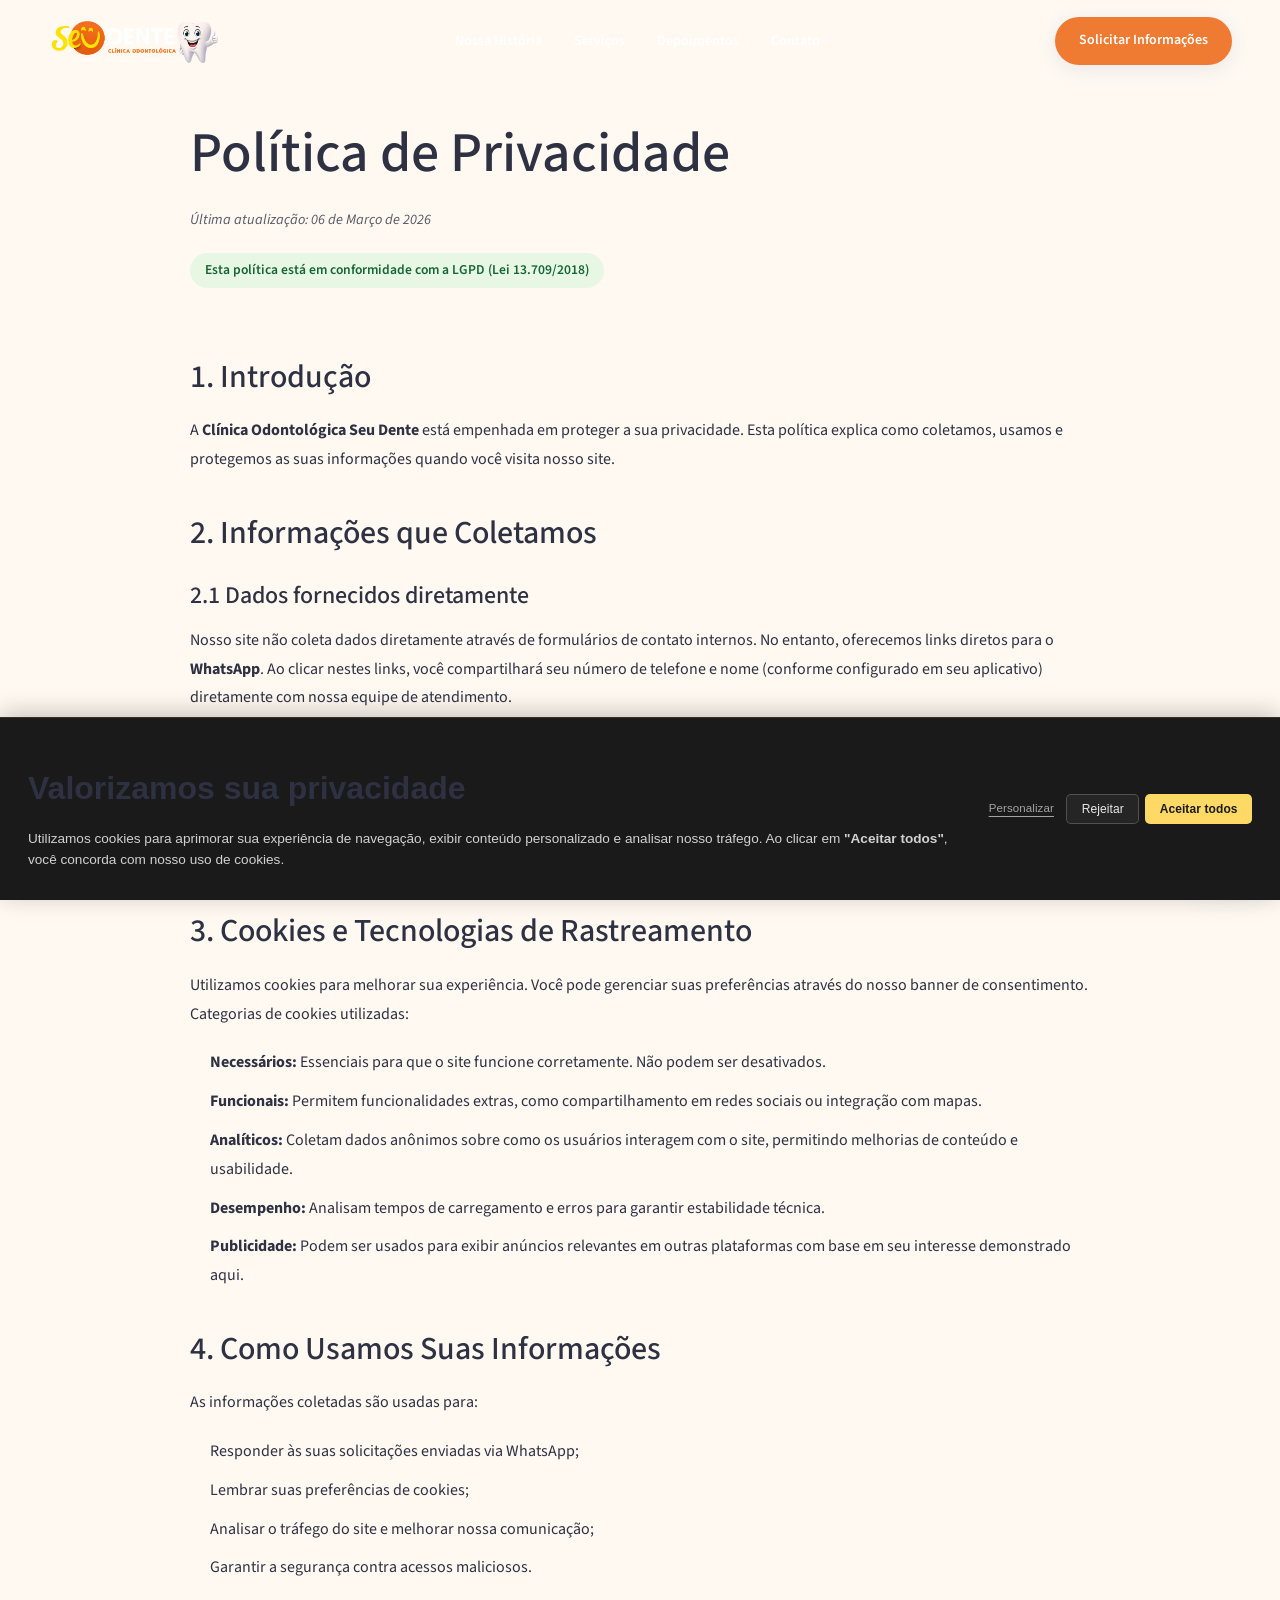
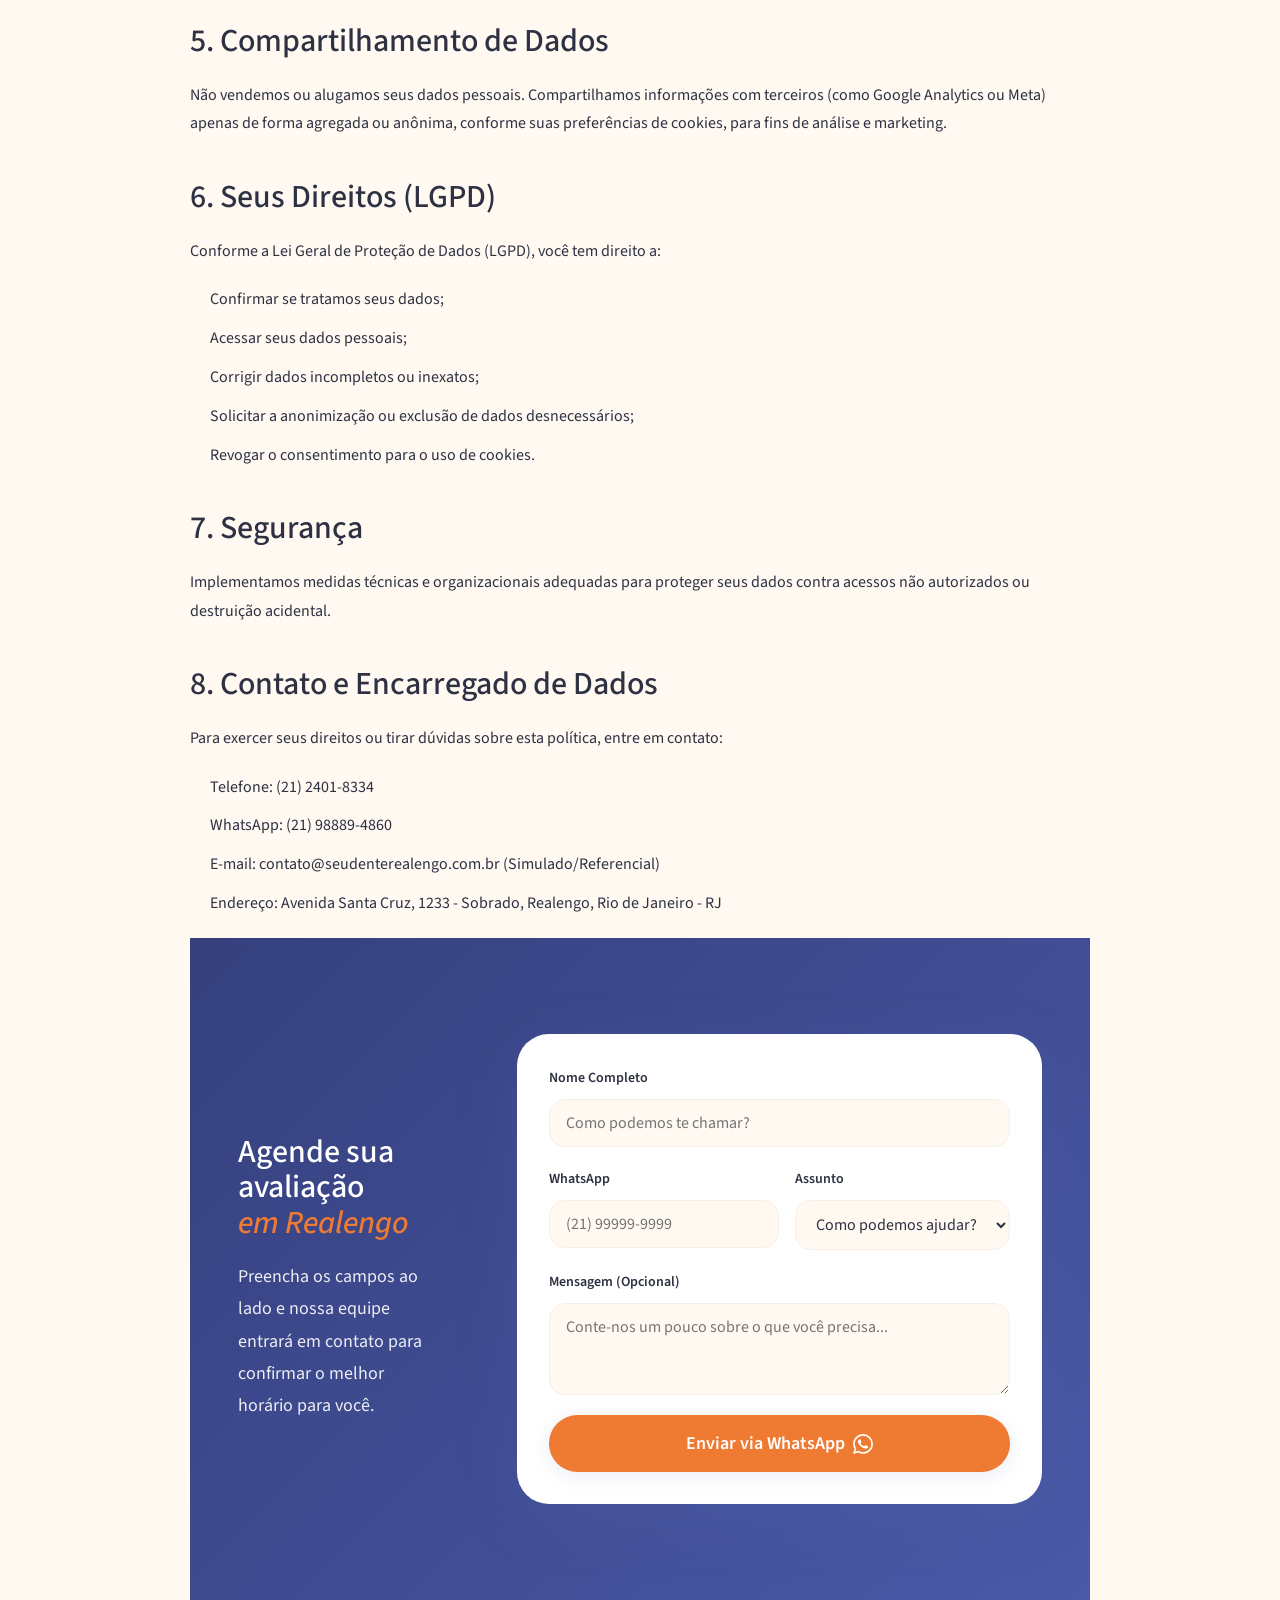
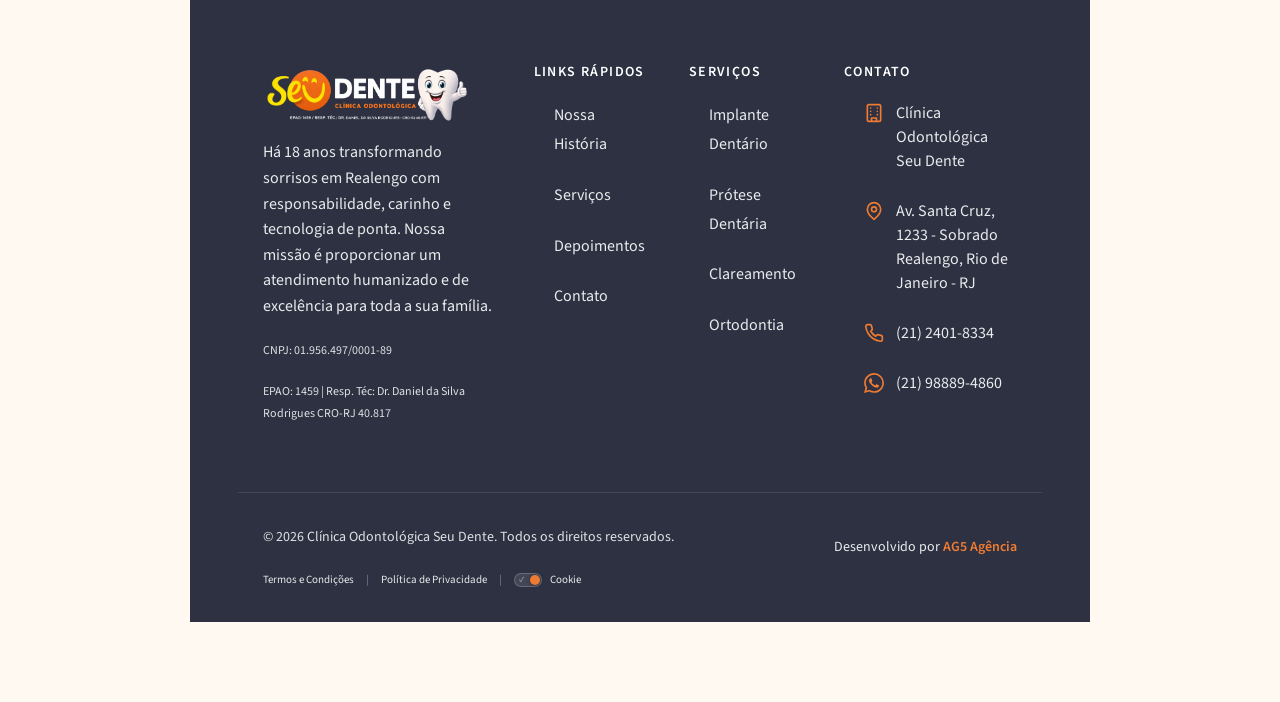
==== politica-de-privacidade.html @ 0e690185 "init: setup inicial do projeto da Clínica Seu Dente (sem skills)" ====
<!DOCTYPE html>
<html lang="pt-BR">

<head>
    <meta charset="UTF-8">
    <meta name="viewport" content="width=device-width, initial-scale=1.0">
    <meta name="description"
        content="Política de Privacidade - Clínica Odontológica Seu Dente. Em conformidade com a LGPD.">
    <title>Política de Privacidade - Clínica Odontológica Seu Dente</title>
    <link rel="preconnect" href="https://fonts.googleapis.com">
    <link rel="preconnect" href="https://fonts.gstatic.com" crossorigin>
    <link
        href="https://fonts.googleapis.com/css2?family=Cormorant+Garamond:ital,wght@0,400;0,500;0,600;1,400&family=Source+Sans+3:wght@300;400;500;600&display=swap"
        rel="stylesheet">
    <link rel="stylesheet" href="style.css">
    <link rel="stylesheet" href="cookie-banner.css">

    <!-- Preload Assets Críticos -->
    <link rel="preload"
        href="https://fonts.googleapis.com/css2?family=Cormorant+Garamond:ital,wght@0,400;0,500;0,600;1,400&family=Source+Sans+3:wght@300;400;500;600&display=swap"
        as="style">

    <!-- SEO & Compartilhamento -->
    <meta property="og:title" content="Política de Privacidade - Clínica Odontológica Seu Dente">
    <meta property="og:description"
        content="Conheça nossa política de privacidade e como tratamos seus dados em conformidade com a LGPD.">
    <meta property="og:image" content="https://seudenterealengo.com.br/assets/icon-empresa-original.webp">
    <meta property="og:url" content="https://seudenterealengo.com.br/politica-de-privacidade.html">
    <meta property="og:type" content="article">
    <meta property="og:site_name" content="Clínica Odontológica Seu Dente">
    <meta property="og:locale" content="pt_BR">
    <meta name="twitter:card" content="summary_large_image">
    <meta name="twitter:title" content="Política de Privacidade - Clínica Odontológica Seu Dente">
    <meta name="twitter:description"
        content="Conheça nossa política de privacidade e como tratamos seus dados em conformidade com a LGPD.">
    <meta name="twitter:image" content="https://seudenterealengo.com.br/assets/icon-empresa-original.webp">

    <!-- URL Canônica -->
    <link rel="canonical" href="https://seudenterealengo.com.br/politica-de-privacidade.html">

    <!-- Favicon -->
    <link rel="icon" href="assets/icon-empresa-original.webp" type="image/webp">

    <!-- Schema.org JSON-LD -->
    <script type="application/ld+json">
    {
      "@context": "https://schema.org",
      "@graph": [
        {
          "@type": "WebSite",
          "@id": "https://seudenterealengo.com.br/#website",
          "url": "https://seudenterealengo.com.br/",
          "name": "Clínica Odontológica Seu Dente",
          "inLanguage": "pt-BR"
        },
        {
          "@type": "WebPage",
          "@id": "https://seudenterealengo.com.br/politica-de-privacidade.html#webpage",
          "url": "https://seudenterealengo.com.br/politica-de-privacidade.html",
          "name": "Política de Privacidade - Clínica Odontológica Seu Dente",
          "description": "Conheça nossa política de privacidade e como tratamos seus dados em conformidade com a LGPD.",
          "isPartOf": { "@id": "https://seudenterealengo.com.br/#website" },
          "inLanguage": "pt-BR"
        }
      ]
    }
    </script>
    <style>
        .legal-content {
            padding: 120px 0 80px;
            max-width: 900px;
            margin: 0 auto;
            line-height: 1.8;
            color: var(--text-color);
        }

        .legal-content h1 {
            font-family: var(--display-font);
            font-size: 3.5rem;
            margin-bottom: 20px;
            color: var(--primary-color);
        }

        .legal-content h2 {
            font-family: var(--display-font);
            font-size: 2rem;
            margin: 40px 0 20px;
            color: var(--primary-color);
        }

        .legal-content h3 {
            font-family: var(--display-font);
            font-size: 1.5rem;
            margin: 30px 0 15px;
            color: var(--primary-color);
        }

        .legal-content p {
            margin-bottom: 20px;
        }

        .legal-content ul {
            margin-bottom: 20px;
            padding-left: 20px;
        }

        .legal-content li {
            margin-bottom: 10px;
        }

        .last-update {
            font-size: 0.9rem;
            font-style: italic;
            opacity: 0.8;
            margin-bottom: 40px;
        }

        .lgpd-badge {
            display: inline-block;
            background: rgba(134, 239, 172, 0.2);
            color: #166534;
            padding: 5px 15px;
            border-radius: 50px;
            font-size: 0.85rem;
            font-weight: 600;
            margin-bottom: 30px;
        }
    </style>
</head>

<body>
    <!-- Header -->
    <header class="header" id="header" style="background: var(--bg-soft-purple);">
        <div class="container header-container">
            <a href="index.html" class="logo">
                <img src="assets/icon-empresa-original.webp" alt="Logo Seu Dente" width="50" height="50"
                    style="height: 50px; width: auto;">
            </a>

            <nav class="nav" id="nav">
                <ul class="nav-list">
                    <li><a href="index.html#sobre" class="nav-link" style="color: white;">Nossa História</a></li>
                    <li><a href="index.html#servicos" class="nav-link" style="color: white;">Serviços</a></li>
                    <li><a href="index.html#depoimentos" class="nav-link" style="color: white;">Depoimentos</a></li>
                    <li><a href="index.html#contato" class="nav-link" style="color: white;">Contato</a></li>
                </ul>
            </nav>

            <a href="https://wa.me/5521988894860?text=Olá,%20vim%20através%20do%20site%20e%20gostaria%20de%20uma%20informação."
                target="_blank" class="btn btn-primary btn-small header-cta" role="button"
                aria-label="Solicitar informações via WhatsApp">
                Solicitar Informações
            </a>

            <button class="menu-toggle" id="menuToggle" aria-label="Menu">
                <span></span>
                <span></span>
                <span></span>
            </button>
        </div>
    </header>

    <main class="container">
        <article class="legal-content">
            <h1>Política de Privacidade</h1>
            <p class="last-update">Última atualização: 06 de Março de 2026</p>
            <div class="lgpd-badge">Esta política está em conformidade com a LGPD (Lei 13.709/2018)</div>

            <section>
                <h2>1. Introdução</h2>
                <p>A <strong>Clínica Odontológica Seu Dente</strong> está empenhada em proteger a sua privacidade. Esta
                    política explica como coletamos, usamos e protegemos as suas informações quando você visita nosso
                    site.</p>
            </section>

            <section>
                <h2>2. Informações que Coletamos</h2>
                <h3>2.1 Dados fornecidos diretamente</h3>
                <p>Nosso site não coleta dados diretamente através de formulários de contato internos. No entanto,
                    oferecemos links diretos para o <strong>WhatsApp</strong>. Ao clicar nestes links, você
                    compartilhará seu número de telefone e nome (conforme configurado em seu aplicativo) diretamente com
                    nossa equipe de atendimento.</p>
                <h3>2.2 Dados coletados automaticamente</h3>
                <p>Ao navegar em nosso site, coletamos automaticamente certas informações sobre o seu dispositivo,
                    incluindo seu endereço IP, tipo de navegador, sistema operacional e comportamento de navegação
                    (páginas visitadas, tempo de permanência), através do uso de cookies e tecnologias similares.</p>
            </section>

            <section>
                <h2>3. Cookies e Tecnologias de Rastreamento</h2>
                <p>Utilizamos cookies para melhorar sua experiência. Você pode gerenciar suas preferências através do
                    nosso banner de consentimento. Categorias de cookies utilizadas:</p>
                <ul>
                    <li><strong>Necessários:</strong> Essenciais para que o site funcione corretamente. Não podem ser
                        desativados.</li>
                    <li><strong>Funcionais:</strong> Permitem funcionalidades extras, como compartilhamento em redes
                        sociais ou integração com mapas.</li>
                    <li><strong>Analíticos:</strong> Coletam dados anônimos sobre como os usuários interagem com o site,
                        permitindo melhorias de conteúdo e usabilidade.</li>
                    <li><strong>Desempenho:</strong> Analisam tempos de carregamento e erros para garantir estabilidade
                        técnica.</li>
                    <li><strong>Publicidade:</strong> Podem ser usados para exibir anúncios relevantes em outras
                        plataformas com base em seu interesse demonstrado aqui.</li>
                </ul>
            </section>

            <section>
                <h2>4. Como Usamos Suas Informações</h2>
                <p>As informações coletadas são usadas para:</p>
                <ul>
                    <li>Responder às suas solicitações enviadas via WhatsApp;</li>
                    <li>Lembrar suas preferências de cookies;</li>
                    <li>Analisar o tráfego do site e melhorar nossa comunicação;</li>
                    <li>Garantir a segurança contra acessos maliciosos.</li>
                </ul>
            </section>

            <section>
                <h2>5. Compartilhamento de Dados</h2>
                <p>Não vendemos ou alugamos seus dados pessoais. Compartilhamos informações com terceiros (como Google
                    Analytics ou Meta) apenas de forma agregada ou anônima, conforme suas preferências de cookies, para
                    fins de análise e marketing.</p>
            </section>

            <section>
                <h2>6. Seus Direitos (LGPD)</h2>
                <p>Conforme a Lei Geral de Proteção de Dados (LGPD), você tem direito a:</p>
                <ul>
                    <li>Confirmar se tratamos seus dados;</li>
                    <li>Acessar seus dados pessoais;</li>
                    <li>Corrigir dados incompletos ou inexatos;</li>
                    <li>Solicitar a anonimização ou exclusão de dados desnecessários;</li>
                    <li>Revogar o consentimento para o uso de cookies.</li>
                </ul>
            </section>

            <section>
                <h2>7. Segurança</h2>
                <p>Implementamos medidas técnicas e organizacionais adequadas para proteger seus dados contra acessos
                    não autorizados ou destruição acidental.</p>
            </section>

            <section>
                <h2>8. Contato e Encarregado de Dados</h2>
                <p>Para exercer seus direitos ou tirar dúvidas sobre esta política, entre em contato:</p>
                <ul>
                    <li>Telefone: (21) 2401-8334</li>
                    <li>WhatsApp: (21) 98889-4860</li>
                    <li>E-mail: contato@seudenterealengo.com.br (Simulado/Referencial)</li>
                    <li>Endereço: Avenida Santa Cruz, 1233 - Sobrado, Realengo, Rio de Janeiro - RJ</li>
                </ul>
            </section>
            <!-- CTA Section (Formulário de Captação) -->
            <section class="cta-section" id="marcar-consulta">
                <div class="cta-bg"></div>
                <div class="container">
                    <div class="cta-grid">
                        <div class="cta-content" style="color: white;">
                            <h2 class="cta-title">Agende sua avaliação<br><em style="color: var(--color-secondary);">em
                                    Realengo</em></h2>
                            <p class="cta-text" style="color: rgba(255, 255, 255, 0.9);">
                                Preencha os campos ao lado e nossa equipe entrará em contato para confirmar o melhor
                                horário para você.
                            </p>
                        </div>

                        <div class="cta-form-container">
                            <form id="whatsappForm" class="cta-form">
                                <div class="form-group">
                                    <label for="form-name">Nome Completo</label>
                                    <input type="text" id="form-name" placeholder="Como podemos te chamar?" required>
                                </div>
                                <div class="form-row">
                                    <div class="form-group">
                                        <label for="form-whatsapp">WhatsApp</label>
                                        <input type="tel" id="form-whatsapp" placeholder="(21) 99999-9999" required>
                                    </div>
                                    <div class="form-group">
                                        <label for="form-service">Assunto</label>
                                        <select id="form-service" required>
                                            <option value="" disabled selected>Como podemos ajudar?</option>
                                            <option value="Implante Dentário">Implante Dentário</option>
                                            <option value="Prótese Dentária">Prótese Dentária</option>
                                            <option value="Clareamento Dental">Clareamento Dental</option>
                                            <option value="Ortodontia">Ortodontia/Aparelho</option>
                                            <option value="Tratamento de Canal">Tratamento de Canal</option>
                                            <option value="Limpeza/Avaliação">Limpeza ou Avaliação</option>
                                            <option value="Outros">Outros Assuntos</option>
                                        </select>
                                    </div>
                                </div>
                                <div class="form-group">
                                    <label for="form-message">Mensagem (Opcional)</label>
                                    <textarea id="form-message" rows="3"
                                        placeholder="Conte-nos um pouco sobre o que você precisa..."></textarea>
                                </div>
                                <button type="submit" class="btn btn-primary btn-block">
                                    <span>Enviar via WhatsApp</span>
                                    <svg width="20" height="20" viewBox="0 0 24 24" fill="currentColor">
                                        <path
                                            d="M17.472 14.382c-.297-.149-1.758-.867-2.03-.967-.273-.099-.471-.148-.67.15-.197.297-.767.966-.94 1.164-.173.199-.347.223-.644.075-.297-.15-1.255-.463-2.39-1.475-.883-.788-1.48-1.761-1.653-2.059-.173-.297-.018-.458.13-.606.134-.133.298-.347.446-.52.149-.174.198-.298.298-.497.099-.198.05-.371-.025-.52-.075-.149-.669-1.612-.916-2.207-.242-.579-.487-.5-.669-.51-.173-.008-.371-.01-.57-.01-.198 0-.52.074-.792.372-.272.297-1.04 1.016-1.04 2.479 0 1.462 1.065 2.875 1.213 3.074.149.198 2.096 3.2 5.077 4.487.709.306 1.262.489 1.694.625.712.227 1.36.195 1.871.118.571-.085 1.758-.719 2.006-1.413.248-.694.248-1.289.173-1.413-.074-.124-.272-.198-.57-.347m-5.421 7.403h-.004a9.87 9.87 0 01-5.031-1.378l-.361-.214-3.741.982.998-3.648-.235-.374a9.86 9.86 0 01-1.51-5.26c.001-5.45 4.436-9.884 9.888-9.884 2.64 0 5.122 1.03 6.988 2.898a9.825 9.825 0 012.893 6.994c-.003 5.45-4.437 9.884-9.885 9.884m8.413-18.297A11.815 11.815 0 0012.05 0C5.495 0 .16 5.335.157 11.892c0 2.096.547 4.142 1.588 5.945L.057 24l6.305-1.654a11.882 11.882 0 005.683 1.448h.005c6.554 0 11.89-5.335 11.893-11.893a11.821 11.821 0 00-3.48-8.413z" />
                                    </svg>
                                </button>
                            </form>
                        </div>
                    </div>
                </div>
            </section>

            <!-- Footer -->
            <footer class="footer">
                <div class="container">
                    <div class="footer-grid">
                        <div class="footer-brand">
                            <a href="index.html" class="logo">
                                <img src="assets/icon-empresa-original.webp" alt="Logo Seu Dente"
                                    style="height: 60px; width: auto;">
                            </a>
                            <p class="footer-tagline">
                                Há 18 anos transformando sorrisos em Realengo com responsabilidade, carinho e tecnologia
                                de ponta. Nossa missão é proporcionar um atendimento humanizado e de excelência para
                                toda a sua família.
                            </p>
                            <p class="footer-cnpj">CNPJ: 01.956.497/0001-89</p>
                            <p class="footer-technical">EPAO: 1459 | Resp. Téc: Dr. Daniel da Silva Rodrigues CRO-RJ
                                40.817</p>
                        </div>

                        <div class="footer-links">
                            <h4>Links Rápidos</h4>
                            <ul>
                                <li><a href="index.html#sobre">Nossa História</a></li>
                                <li><a href="index.html#servicos">Serviços</a></li>
                                <li><a href="index.html#depoimentos">Depoimentos</a></li>
                                <li><a href="index.html#contato">Contato</a></li>
                            </ul>
                        </div>

                        <div class="footer-links">
                            <h4>Serviços</h4>
                            <ul>
                                <li><a href="index.html#servicos">Implante Dentário</a></li>
                                <li><a href="index.html#servicos">Prótese Dentária</a></li>
                                <li><a href="index.html#servicos">Clareamento</a></li>
                                <li><a href="index.html#servicos">Ortodontia</a></li>
                            </ul>
                        </div>

                        <div class="footer-contact">
                            <h4>Contato</h4>
                            <ul class="footer-contact-list">
                                <li>
                                    <svg width="20" height="20" viewBox="0 0 24 24" fill="none" stroke="currentColor"
                                        stroke-width="2" stroke-linecap="round" stroke-linejoin="round">
                                        <rect width="16" height="20" x="4" y="2" rx="2" ry="2" />
                                        <path d="M9 22v-4h6v4" />
                                        <path d="M8 6h.01" />
                                        <path d="M16 6h.01" />
                                        <path d="M8 10h.01" />
                                        <path d="M16 10h.01" />
                                        <path d="M8 14h.01" />
                                        <path d="M16 14h.01" />
                                    </svg>
                                    <a href="https://share.google/ee7phTTc5PPBQcjTp" target="_blank"
                                        style="color: inherit; text-decoration: none;">Clínica Odontológica Seu
                                        Dente</a>
                                </li>
                                <li>
                                    <svg width="20" height="20" viewBox="0 0 24 24" fill="none" stroke="currentColor"
                                        stroke-width="2" stroke-linecap="round" stroke-linejoin="round">
                                        <path d="M20 10c0 6-8 12-8 12s-8-6-8-12a8 8 0 0 1 16 0Z" />
                                        <circle cx="12" cy="10" r="3" />
                                    </svg>
                                    <a href="https://www.google.com/maps/dir//Cl%C3%ADnica+Odontol%C3%B3gica+Seu+Dente.+-+Av.+de+Santa+Cruz,+1233+-+Sobrado+-+Realengo,+Rio+de+Janeiro+-+RJ,+21710-231/@-22.8780807,-43.4381072,17z/data=!4m16!1m7!3m6!1s0x9bdf0009519435:0x5c57fb8164a357b4!2sCl%C3%ADnica%20Odontol%C3%B3gica+Seu+Dente.!8m2!3d-22.8780807!4d-43.4355323!16s%2Fg%2F11w2nqcgjb!4m7!1m0!1m5!1m1!1s0x9bdf0009519435:0x5c57fb8164a357b4!2m2!1d-43.4355323!2d-22.8780807?entry=ttu&g_ep=EgoyMDI2MDMwMi4wIKXMDSoASAFQAw%3D%3D"
                                        target="_blank" style="color: inherit; text-decoration: none;">
                                        Av. Santa Cruz, 1233 - Sobrado<br>
                                        Realengo, Rio de Janeiro - RJ
                                    </a>
                                </li>
                                <li>
                                    <svg width="20" height="20" viewBox="0 0 24 24" fill="none" stroke="currentColor"
                                        stroke-width="2" stroke-linecap="round" stroke-linejoin="round">
                                        <path
                                            d="M22 16.92v3a2 2 0 01-2.18 2 19.79 19.79 0 01-8.63-3.07 19.5 19.5 0 01-6-6 19.79 19.79 0 01-3.07-8.67A2 2 0 014.11 2h3a2 2 0 012 1.72 12.84 12.84 0 00.7 2.81 2 2 0 01-.45 2.11L8.09 9.91a16 16 0 006 6l1.27-1.27a2 2 0 012.11-.45 12.84 12.84 0 002.81.7A2 2 0 0122 16.92z" />
                                    </svg>
                                    <a href="tel:+552124018334">(21) 2401-8334</a>
                                </li>
                                <li>
                                    <svg width="20" height="20" viewBox="0 0 24 24" fill="currentColor">
                                        <path
                                            d="M17.472 14.382c-.297-.149-1.758-.867-2.03-.967-.273-.099-.471-.148-.67.15-.197.297-.767.966-.94 1.164-.173.199-.347.223-.644.075-.297-.15-1.255-.463-2.39-1.475-.883-.788-1.48-1.761-1.653-2.059-.173-.297-.018-.458.13-.606.134-.133.298-.347.446-.52.149-.174.198-.298.298-.497.099-.198.05-.371-.025-.52-.075-.149-.669-1.612-.916-2.207-.242-.579-.487-.5-.669-.51-.173-.008-.371-.01-.57-.01-.198 0-.52.074-.792.372-.272.297-1.04 1.016-1.04 2.479 0 1.462 1.065 2.875 1.213 3.074.149.198 2.096 3.2 5.077 4.487.709.306 1.262.489 1.694.625.712.227 1.36.195 1.871.118.571-.085 1.758-.719 2.006-1.413.248-.694.248-1.289.173-1.413-.074-.124-.272-.198-.57-.347m-5.421 7.403h-.004a9.87 9.87 0 01-5.031-1.378l-.361-.214-3.741.982.998-3.648-.235-.374a9.86 9.86 0 01-1.51-5.26c.001-5.45 4.436-9.884 9.888-9.884 2.64 0 5.122 1.03 6.988 2.898a9.825 9.825 0 012.893 6.994c-.003 5.45-4.437 9.884-9.885 9.884m8.413-18.297A11.815 11.815 0 0012.05 0C5.495 0 .16 5.335.157 11.892c0 2.096.547 4.142 1.588 5.945L.057 24l6.305-1.654a11.882 11.882 0 005.683 1.448h.005c6.554 0 11.89-5.335 11.893-11.893a11.821 11.821 0 00-3.48-8.413z" />
                                    </svg>
                                    <a href="https://wa.me/5521988894860?text=Olá,%20vim%20através%20do%20site%20e%20gostaria%20de%20uma%20informação."
                                        target="_blank" role="button">(21) 98889-4860</a>
                                </li>
                            </ul>
                        </div>
                    </div>

                    <div class="footer-bottom">
                        <div class="footer-left">
                            <p>&copy; 2026 Clínica Odontológica Seu Dente. Todos os direitos reservados.</p>
                            <div class="footer-legal-links">
                                <a href="termos-e-condicoes.html">Termos e Condições</a>
                                <span>|</span>
                                <a href="politica-de-privacidade.html">Política de Privacidade</a>
                                <span>|</span>
                                <a href="#" id="ck-prefs-link" class="cookie-prefs-link">
                                    <span class="cookie-toggle">
                                        <span class="cookie-toggle__check">✓</span>
                                        <span class="cookie-toggle__x">✕</span>
                                        <span class="cookie-toggle__dot"></span>
                                    </span>
                                    Cookie
                                </a>
                            </div>
                        </div>
                        <div class="footer-right">
                            <p class="footer-credit">Desenvolvido por <a href="https://www.ag5agencia.com.br"
                                    target="_blank">AG5 Agência</a></p>
                        </div>
                    </div>
                </div>
            </footer>

            <!-- WhatsApp Float Button -->
            <a href="https://wa.me/5521988894860?text=Olá,%20vim%20através%20do%20site%20e%20gostaria%20de%20uma%20informação."
                target="_blank" class="whatsapp-float" role="button" aria-label="Falar pelo WhatsApp">
                <svg viewBox="0 0 24 24" fill="currentColor">
                    <path
                        d="M17.472 14.382c-.297-.149-1.758-.867-2.03-.967-.273-.099-.471-.148-.67.15-.197.297-.767.966-.94 1.164-.173.199-.347.223-.644.075-.297-.15-1.255-.463-2.39-1.475-.883-.788-1.48-1.761-1.653-2.059-.173-.297-.018-.458.13-.606.134-.133.298-.347.446-.52.149-.174.198-.298.298-.497.099-.198.05-.371-.025-.52-.075-.149-.669-1.612-.916-2.207-.242-.579-.487-.5-.669-.51-.173-.008-.371-.01-.57-.01-.198 0-.52.074-.792.372-.272.297-1.04 1.016-1.04 2.479 0 1.462 1.065 2.875 1.213 3.074.149.198 2.096 3.2 5.077 4.487.709.306 1.262.489 1.694.625.712.227 1.36.195 1.871.118.571-.085 1.758-.719 2.006-1.413.248-.694.248-1.289.173-1.413-.074-.124-.272-.198-.57-.347m-5.421 7.403h-.004a9.87 9.87 0 01-5.031-1.378l-.361-.214-3.741.982.998-3.648-.235-.374a9.86 9.86 0 01-1.51-5.26c.001-5.45 4.436-9.884 9.888-9.884 2.64 0 5.122 1.03 6.988 2.898a9.825 9.825 0 012.893 6.994c-.003 5.45-4.437 9.884-9.885 9.884m8.413-18.297A11.815 11.815 0 0012.05 0C5.495 0 .16 5.335.157 11.892c0 2.096.547 4.142 1.588 5.945L.057 24l6.305-1.654a11.882 11.882 0 005.683 1.448h.005c6.554 0 11.89-5.335 11.893-11.893a11.821 11.821 0 00-3.48-8.413z" />
                </svg>
            </a>

            <!-- ========== COOKIE BANNER AG5 ========== -->
            <div id="ck-banner" class="ck-banner" role="dialog" aria-modal="true" aria-label="Aviso de cookies"
                aria-live="polite" aria-hidden="true">
                <div class="ck-banner__inner">
                    <div class="ck-banner__content">
                        <h2 class="ck-banner__title">Valorizamos sua privacidade</h2>
                        <p class="ck-banner__text">
                            Utilizamos cookies para aprimorar sua experiência de navegação, exibir conteúdo
                            personalizado e analisar nosso tráfego. Ao clicar em <strong>"Aceitar todos"</strong>,
                            você concorda com nosso uso de cookies.
                        </p>
                    </div>
                    <div class="ck-banner__actions">
                        <button id="ck-customize" class="ck-btn ck-btn--ghost">Personalizar</button>
                        <button id="ck-reject" class="ck-btn ck-btn--outline">Rejeitar</button>
                        <button id="ck-accept-all" class="ck-btn ck-btn--primary">Aceitar todos</button>
                    </div>
                </div>
            </div>

            <!-- ========== MODAL DE PERSONALIZAÇÃO ========== -->
            <div id="ck-modal" class="ck-modal" role="dialog" aria-modal="true"
                aria-label="Personalizar preferências de cookies" aria-hidden="true">
                <div class="ck-modal__overlay" id="ck-modal-overlay"></div>
                <div class="ck-modal__box">
                    <div class="ck-modal__header">
                        <h2 class="ck-modal__title">Personalizar preferências de consentimento</h2>
                        <button class="ck-modal__close" id="ck-modal-close" aria-label="Fechar modal">
                            <svg width="18" height="18" viewBox="0 0 24 24" fill="none" aria-hidden="true">
                                <path d="M18 6L6 18M6 6l12 12" stroke="currentColor" stroke-width="2"
                                    stroke-linecap="round" stroke-linejoin="round" />
                            </svg>
                        </button>
                    </div>
                    <div class="ck-modal__body">
                        <p class="ck-modal__intro">
                            Utilizamos cookies para ajudar você a navegar com eficiência e executar certas funções.
                            Os cookies classificados como <strong>"Necessário"</strong> são essenciais para o
                            funcionamento básico do site e não podem ser desativados.
                        </p>
                        <div class="ck-category">
                            <div class="ck-category__header">
                                <div class="ck-category__info">
                                    <h3 class="ck-category__name">Necessário</h3>
                                    <p class="ck-category__desc">Essenciais para o funcionamento do site. Não armazenam
                                        dados pessoalmente identificáveis.</p>
                                </div>
                                <span class="ck-category__badge">Sempre ativo</span>
                            </div>
                        </div>
                        <div class="ck-category">
                            <div class="ck-category__header">
                                <div class="ck-category__info">
                                    <h3 class="ck-category__name">Funcional</h3>
                                    <p class="ck-category__desc">Ajudam a executar funcionalidades como compartilhamento
                                        em mídia social e recursos de terceiros.</p>
                                </div>
                                <label class="ck-toggle" aria-label="Ativar cookies funcionais">
                                    <input type="checkbox" id="ck-functional" name="functional">
                                    <span class="ck-toggle__slider"></span>
                                </label>
                            </div>
                        </div>
                        <div class="ck-category">
                            <div class="ck-category__header">
                                <div class="ck-category__info">
                                    <h3 class="ck-category__name">Analítico</h3>
                                    <p class="ck-category__desc">Usados para entender como os visitantes interagem com o
                                        site (visitantes, taxa de rejeição, etc.).</p>
                                </div>
                                <label class="ck-toggle" aria-label="Ativar cookies analíticos">
                                    <input type="checkbox" id="ck-analytics" name="analytics">
                                    <span class="ck-toggle__slider"></span>
                                </label>
                            </div>
                        </div>
                        <div class="ck-category">
                            <div class="ck-category__header">
                                <div class="ck-category__info">
                                    <h3 class="ck-category__name">Desempenho</h3>
                                    <p class="ck-category__desc">Analisam índices de desempenho do site para oferecer
                                        melhor experiência ao visitante.</p>
                                </div>
                                <label class="ck-toggle" aria-label="Ativar cookies de desempenho">
                                    <input type="checkbox" id="ck-performance" name="performance">
                                    <span class="ck-toggle__slider"></span>
                                </label>
                            </div>
                        </div>
                        <div class="ck-category">
                            <div class="ck-category__header">
                                <div class="ck-category__info">
                                    <h3 class="ck-category__name">Publicidade</h3>
                                    <p class="ck-category__desc">Entregam anúncios personalizados com base nas páginas
                                        visitadas anteriormente.</p>
                                </div>
                                <label class="ck-toggle" aria-label="Ativar cookies de publicidade">
                                    <input type="checkbox" id="ck-advertising" name="advertising">
                                    <span class="ck-toggle__slider"></span>
                                </label>
                            </div>
                        </div>
                    </div>
                    <div class="ck-modal__footer">
                        <button id="ck-modal-reject" class="ck-btn ck-btn--outline">Rejeitar</button>
                        <button id="ck-modal-save" class="ck-btn ck-btn--ghost">Salvar Preferências</button>
                        <button id="ck-modal-accept-all" class="ck-btn ck-btn--primary">Aceitar todos</button>
                    </div>
                </div>
            </div>

            <script src="script.js"></script>
            <script src="cookie-banner.js" defer></script>
</body>

</html>
---- style.css ----
/* ========================================
   CLÍNICA ODONTOLÓGICA SEU DENTE
   Design System - Orgânico/Humanista
   ======================================== */

/* CSS Variables */
:root {
    /* Colors - Paleta Refinada */
    --color-primary: #4A59A8;
    /* Roxo/Azul mais intenso */
    --color-primary-dark: #35407D;
    --color-primary-light: #6D7BC4;
    --color-secondary: #EF7B33;
    /* Laranja um pouco menos intenso que #f26e1b */
    --color-secondary-dark: #D46622;
    --color-accent: #FFD966;
    /* Amarelo suave do "seu" */
    --color-cream: #FFF9F2;
    /* Creme quente/suave */
    --color-cream-dark: #F7EFE6;
    --color-text: #2D3142;
    /* Azul acinzentado profundo para suavidade */
    --color-text-light: #4A4F6A;
    /* Escurecido para melhor contraste */
    --color-text-muted: #6E7591;
    /* Escurecido para WCAG AA (mín 4.5:1) */
    --color-white: #FFFFFF;
    --color-terracotta: #E08E6D;
    --color-sage: #6D7BC4;

    /* Typography */
    --font-display: 'Cormorant Garamond', Georgia, serif;
    --font-body: 'Source Sans 3', -apple-system, BlinkMacSystemFont, sans-serif;

    /* Font Sizes */
    --text-xs: 0.75rem;
    --text-sm: 0.875rem;
    --text-base: 1rem;
    --text-lg: 1.125rem;
    --text-xl: 1.25rem;
    --text-2xl: 1.5rem;
    --text-3xl: 2rem;
    --text-4xl: 2.5rem;
    --text-5xl: 3.5rem;
    --text-6xl: 4.5rem;

    /* Spacing */
    --space-1: 0.25rem;
    --space-2: 0.5rem;
    --space-3: 0.75rem;
    --space-4: 1rem;
    --space-5: 1.25rem;
    --space-6: 1.5rem;
    --space-8: 2rem;
    --space-10: 2.5rem;
    --space-12: 3rem;
    --space-16: 4rem;
    --space-20: 5rem;
    --space-24: 6rem;
    --space-32: 8rem;

    /* Border Radius - Orgânico */
    --radius-sm: 0.5rem;
    --radius-md: 1rem;
    --radius-lg: 1.5rem;
    --radius-xl: 2rem;
    --radius-full: 9999px;

    /* Shadows - Suaves e Coloridas */
    --shadow-sm: 0 2px 8px rgba(91, 107, 175, 0.08);
    --shadow-md: 0 4px 20px rgba(91, 107, 175, 0.12);
    --shadow-lg: 0 8px 40px rgba(91, 107, 175, 0.16);
    --shadow-xl: 0 16px 60px rgba(91, 107, 175, 0.2);

    /* Transitions */
    --transition-fast: 0.2s ease;
    --transition-base: 0.3s ease;
    --transition-slow: 0.5s ease;
    --transition-slower: 0.8s cubic-bezier(0.16, 1, 0.3, 1);

    /* Z-index */
    --z-header: 100;
    --z-float: 50;
    --z-base: 1;
}

/* Reset & Base */
*,
*::before,
*::after {
    box-sizing: border-box;
    margin: 0;
    padding: 0;
}

html {
    scroll-behavior: smooth;
    font-size: 16px;
}

[id] {
    scroll-margin-top: 100px;
}

body {
    font-family: var(--font-body);
    font-size: var(--text-base);
    line-height: 1.7;
    color: var(--color-text);
    background-color: var(--color-cream);
    -webkit-font-smoothing: antialiased;
    -moz-osx-font-smoothing: grayscale;
}

img {
    max-width: 100%;
    height: auto;
    display: block;
}

a {
    color: inherit;
    text-decoration: none;
    transition: color var(--transition-base);
}

ul,
ol {
    list-style: none;
}

button {
    font-family: inherit;
    cursor: pointer;
    border: none;
    background: none;
}

/* Typography */
h1,
h2,
h3,
h4,
h5,
h6 {
    font-family: var(--font-display);
    font-weight: 500;
    line-height: 1.2;
    color: var(--color-text);
}

em {
    font-style: italic;
    color: var(--color-secondary);
}

/* Container */
.container {
    width: 100%;
    max-width: 1280px;
    margin: 0 auto;
    padding: 0 var(--space-6);
}

@media (min-width: 768px) {
    .container {
        padding: 0 var(--space-8);
    }
}

@media (min-width: 1024px) {
    .container {
        padding: 0 var(--space-12);
    }
}

/* Section Styles */
.section-eyebrow {
    display: inline-block;
    font-family: var(--font-body);
    font-size: var(--text-sm);
    font-weight: 600;
    text-transform: uppercase;
    letter-spacing: 0.15em;
    color: var(--color-primary);
    margin-bottom: var(--space-4);
}

.section-title {
    font-size: var(--text-3xl);
    margin-bottom: var(--space-6);
}

@media (min-width: 768px) {
    .section-title {
        font-size: var(--text-4xl);
    }
}

@media (min-width: 1024px) {
    .section-title {
        font-size: var(--text-5xl);
    }
}

.section-subtitle {
    font-size: var(--text-lg);
    color: var(--color-text-light);
    max-width: 600px;
}

.section-header {
    margin-bottom: var(--space-12);
}

.section-header.center {
    text-align: center;
}

.section-header.center .section-subtitle {
    margin-left: auto;
    margin-right: auto;
}

/* Buttons */
.btn {
    display: inline-flex;
    align-items: center;
    justify-content: center;
    gap: var(--space-2);
    padding: var(--space-4) var(--space-8);
    font-family: var(--font-body);
    font-size: var(--text-base);
    font-weight: 600;
    border-radius: var(--radius-full);
    transition: all var(--transition-base);
    cursor: pointer;
}

.btn svg {
    transition: transform var(--transition-base);
}

.btn:hover svg {
    transform: translateX(4px);
}

.btn-primary {
    background-color: var(--color-secondary);
    color: var(--color-white);
    box-shadow: var(--shadow-md);
}

.btn-primary:hover {
    background-color: var(--color-secondary-dark);
    transform: translateY(-2px);
    box-shadow: var(--shadow-lg);
}

.btn-secondary {
    background-color: transparent;
    color: var(--color-primary);
    border: 2px solid var(--color-primary);
}

.btn-secondary:hover {
    background-color: var(--color-primary);
    color: var(--color-white);
}

.btn-light {
    background-color: var(--color-white);
    color: var(--color-primary);
    box-shadow: var(--shadow-md);
}

.btn-light:hover {
    transform: translateY(-2px);
    box-shadow: var(--shadow-lg);
}

.btn-outline-light {
    background-color: transparent;
    color: var(--color-white);
    border: 2px solid var(--color-white);
}

.btn-outline-light:hover {
    background-color: var(--color-white);
    color: var(--color-primary);
}

.btn-small {
    padding: var(--space-3) var(--space-6);
    font-size: var(--text-sm);
}

/* Header */
.header {
    position: fixed;
    top: 0;
    left: 0;
    right: 0;
    z-index: var(--z-header);
    background-color: #4c338c;
    /* Roxo suave conforme solicitado */
    transition: transform 0.4s ease, background-color var(--transition-base), padding var(--transition-base);
    padding: var(--space-4) 0;
}

.header.header-hidden {
    transform: translateY(-100%);
}

.header.scrolled {
    background-color: rgba(76, 51, 140, 0.95);
    backdrop-filter: blur(10px);
    box-shadow: var(--shadow-sm);
    padding: var(--space-3) 0;
}

.header-container {
    display: flex;
    align-items: center;
    justify-content: space-between;
    gap: var(--space-6);
}

/* Logo */
.logo {
    display: flex;
    align-items: center;
    gap: var(--space-3);
    font-family: var(--font-display);
    font-size: var(--text-xl);
    font-weight: 600;
    color: var(--color-white);
    /* Letras brancas conforme solicitado */
}

.logo-icon {
    width: 36px;
    height: 36px;
    display: flex;
    align-items: center;
    justify-content: center;
}

.logo-icon svg {
    width: 100%;
    height: 100%;
}

/* Navigation */
.nav {
    display: none;
}

@media (min-width: 768px) {
    .nav {
        display: block;
    }
}

.nav-list {
    display: flex;
    align-items: center;
    gap: var(--space-8);
}

.nav-link {
    font-size: var(--text-sm);
    font-weight: 500;
    color: var(--color-white);
    /* Letras brancas conforme solicitado */
    position: relative;
    padding: var(--space-2) 0;
}

.nav-link::after {
    content: '';
    position: absolute;
    bottom: 0;
    left: 0;
    width: 0;
    height: 2px;
    background-color: var(--color-secondary);
    transition: width var(--transition-base);
    border-radius: var(--radius-full);
}

.nav-link:hover {
    color: var(--color-secondary);
}

.nav-link:hover::after {
    width: 100%;
}

.header-cta {
    display: none;
}

@media (min-width: 768px) {
    .header-cta {
        display: inline-flex;
    }
}

/* Mobile Menu Toggle */
.menu-toggle {
    display: flex;
    flex-direction: column;
    gap: 5px;
    padding: var(--space-2);
    z-index: calc(var(--z-header) + 1);
}

.menu-toggle span {
    display: block;
    width: 24px;
    height: 2px;
    background-color: var(--color-white);
    /* Hambúrguer branco */
    transition: all var(--transition-base);
    border-radius: var(--radius-full);
}

.menu-toggle.active span:nth-child(1) {
    transform: rotate(45deg) translate(5px, 5px);
}

.menu-toggle.active span:nth-child(2) {
    opacity: 0;
}

.menu-toggle.active span:nth-child(3) {
    transform: rotate(-45deg) translate(5px, -5px);
}

@media (min-width: 768px) {
    .menu-toggle {
        display: none;
    }
}

/* Mobile Navigation - Drawer Lateral AG5 */
.nav.mobile {
    display: flex;
    position: fixed;
    top: 0;
    right: -100%;
    width: 85%;
    max-width: 320px;
    height: 100vh;
    background-color: var(--color-white);
    flex-direction: column;
    align-items: flex-start;
    justify-content: flex-start;
    padding: var(--space-20) 25px;
    z-index: var(--z-header);
    box-shadow: -10px 0 30px rgba(0, 0, 0, 0.1);
    transition: right 0.4s cubic-bezier(0.16, 1, 0.3, 1);
}

.nav.mobile.active {
    right: 0;
}

.nav.mobile .nav-list {
    flex-direction: column;
    align-items: flex-start;
    gap: var(--space-6);
    width: 100%;
}

.nav.mobile .nav-link {
    font-size: var(--text-lg);
    color: var(--color-text);
    width: 100%;
    padding: var(--space-3) 0;
    border-bottom: 1px solid rgba(0, 0, 0, 0.05);
    opacity: 0.8;
}

.nav.mobile .nav-link:hover {
    opacity: 1;
    padding-left: 10px;
}

/* Overlay para o Drawer */
.menu-overlay {
    position: fixed;
    inset: 0;
    background-color: rgba(45, 49, 66, 0.5);
    backdrop-filter: blur(4px);
    z-index: calc(var(--z-header) - 1);
    opacity: 0;
    visibility: hidden;
    transition: all 0.3s ease;
}

.menu-overlay.active {
    opacity: 1;
    visibility: visible;
}

/* Hero Section */
.hero {
    position: relative;
    min-height: 100vh;
    display: flex;
    align-items: center;
    padding: calc(var(--space-24) + 60px) 0 var(--space-16);
    overflow: hidden;
}

.hero-bg {
    position: absolute;
    inset: 0;
    z-index: -1;
    overflow: hidden;
    background: radial-gradient(circle at 10% 20%, rgba(91, 107, 175, 0.05) 0%, rgba(255, 249, 242, 1) 90%);
}

.hero-shape {
    position: absolute;
    border-radius: 50%;
    filter: blur(80px);
    opacity: 0.4;
}

.shape-1 {
    width: 600px;
    height: 600px;
    background-color: var(--color-sage);
    top: -200px;
    right: -200px;
    animation: float 8s ease-in-out infinite;
}

.shape-2 {
    width: 400px;
    height: 400px;
    background-color: var(--color-secondary);
    bottom: -100px;
    left: -100px;
    animation: float 10s ease-in-out infinite reverse;
}

.shape-3 {
    width: 300px;
    height: 300px;
    background-color: var(--color-terracotta);
    top: 50%;
    left: 30%;
    opacity: 0.2;
    animation: float 12s ease-in-out infinite;
}

@keyframes float {

    0%,
    100% {
        transform: translateY(0) scale(1);
    }

    50% {
        transform: translateY(-30px) scale(1.05);
    }
}

.hero-container {
    display: grid;
    grid-template-columns: 1fr;
    gap: var(--space-12);
    align-items: center;
}

@media (min-width: 1024px) {
    .hero-container {
        grid-template-columns: 1fr 1fr;
        gap: var(--space-16);
    }
}

.hero-eyebrow {
    display: inline-block;
    font-size: var(--text-sm);
    font-weight: 600;
    text-transform: uppercase;
    letter-spacing: 0.2em;
    color: var(--color-primary);
    margin-bottom: var(--space-4);
}

.hero-title {
    font-size: var(--text-4xl);
    line-height: 1.1;
    margin-bottom: var(--space-6);
}

@media (min-width: 768px) {
    .hero-title {
        font-size: var(--text-5xl);
    }
}

@media (min-width: 1024px) {
    .hero-title {
        font-size: var(--text-6xl);
    }
}

.hero-subtitle {
    font-size: var(--text-lg);
    color: var(--color-text-light);
    max-width: 500px;
    margin-bottom: var(--space-8);
}

.hero-actions {
    display: flex;
    flex-wrap: wrap;
    gap: var(--space-4);
    margin-bottom: var(--space-12);
}

.hero-stats {
    display: flex;
    align-items: center;
    gap: var(--space-6);
}

.stat-item {
    display: flex;
    flex-direction: column;
}

.stat-number {
    font-family: var(--font-display);
    font-size: var(--text-4xl);
    font-weight: 600;
    color: var(--color-primary);
    line-height: 1;
}

.stat-label {
    font-size: var(--text-sm);
    color: var(--color-text-light);
    margin-top: var(--space-1);
}

.stat-divider {
    width: 1px;
    height: 50px;
    background-color: var(--color-secondary);
}

/* Hero Image */
.hero-image-wrapper {
    position: relative;
    display: block;
    /* Habilitado no mobile AG5 */
    margin-top: var(--space-8);
}

@media (min-width: 1024px) {
    .hero-image-wrapper {
        margin-top: 0;
    }
}

.hero-image {
    position: relative;
    border-radius: var(--radius-xl);
    overflow: hidden;
    box-shadow: var(--shadow-xl);
}

.hero-image img {
    width: 100%;
    height: auto;
    /* Altura automática no mobile */
    max-height: 500px;
    object-fit: cover;
}

@media (min-width: 1024px) {
    .hero-image img {
        height: 600px;
    }
}

.hero-image-shape {
    position: absolute;
    inset: -20px;
    border: 2px solid var(--color-secondary);
    border-radius: var(--radius-xl);
    z-index: -1;
}

.floating-card {
    position: absolute;
    bottom: 40px;
    left: -40px;
    background-color: var(--color-white);
    padding: var(--space-5);
    border-radius: var(--radius-lg);
    box-shadow: var(--shadow-lg);
    display: flex;
    align-items: center;
    gap: var(--space-4);
    animation: float 6s ease-in-out infinite;
}

.floating-card-icon {
    width: 48px;
    height: 48px;
    background-color: var(--color-primary);
    border-radius: var(--radius-md);
    display: flex;
    align-items: center;
    justify-content: center;
    color: var(--color-white);
    flex-shrink: 0;
}

.floating-card-icon svg {
    width: 24px;
    height: 24px;
}

.floating-card-content {
    display: flex;
    flex-direction: column;
}

.floating-card-content strong {
    font-size: var(--text-sm);
    font-weight: 600;
    color: var(--color-text);
}

.floating-card-content span {
    font-size: var(--text-xs);
    color: var(--color-text-muted);
}

/* Hero Scroll Indicator */
.hero-scroll {
    position: absolute;
    bottom: var(--space-8);
    left: 50%;
    transform: translateX(-50%);
    display: flex;
    flex-direction: column;
    align-items: center;
    gap: var(--space-3);
}

.hero-scroll span {
    font-size: var(--text-xs);
    text-transform: uppercase;
    letter-spacing: 0.1em;
    color: var(--color-text-muted);
}

.scroll-line {
    width: 1px;
    height: 40px;
    background: linear-gradient(to bottom, var(--color-primary), transparent);
    animation: scrollLine 2s ease-in-out infinite;
}

@keyframes scrollLine {

    0%,
    100% {
        transform: scaleY(0);
        transform-origin: top;
    }

    50% {
        transform: scaleY(1);
        transform-origin: top;
    }

    51% {
        transform-origin: bottom;
    }

    100% {
        transform: scaleY(0);
        transform-origin: bottom;
    }
}

/* Pain & Solution Section */
.pain-solution {
    padding: var(--space-20) 0;
    background-color: var(--color-white);
}

.ps-grid {
    display: grid;
    grid-template-columns: 1fr;
    gap: var(--space-8);
    align-items: center;
}

@media (min-width: 1024px) {
    .ps-grid {
        grid-template-columns: 1fr auto 1fr;
        gap: var(--space-12);
    }
}

.ps-card {
    background-color: var(--color-cream);
    padding: var(--space-8);
    border-radius: var(--radius-xl);
    transition: transform var(--transition-base), box-shadow var(--transition-base);
    height: 100%;
}

.ps-card:hover {
    transform: translateY(-5px);
    box-shadow: var(--shadow-lg);
}

.ps-image {
    border-radius: var(--radius-lg);
    overflow: hidden;
    margin-bottom: var(--space-6);
    box-shadow: var(--shadow-sm);
}

.ps-image img {
    width: 100%;
    height: 250px;
    object-fit: cover;
    object-position: center 20%;
    /* Abaixa a imagem dentro da moldura para focar no rosto */
    display: block;
}

.ps-content h3 {
    font-family: var(--font-display);
    font-size: var(--text-2xl);
    color: var(--color-primary);
    margin-bottom: var(--space-4);
}

.ps-content p {
    font-size: var(--text-base);
    color: var(--color-text-light);
    line-height: 1.6;
    margin-bottom: var(--space-6);
}

.ps-list {
    list-style: none;
    padding: 0;
    margin-top: var(--space-4);
}

.ps-list li {
    position: relative;
    padding-left: var(--space-6);
    font-size: var(--text-sm);
    font-weight: 500;
    color: var(--color-text);
    margin-bottom: var(--space-2);
    display: flex;
    align-items: center;
}

.ps-list li::before {
    content: '';
    position: absolute;
    left: 0;
    width: 16px;
    height: 16px;
    background-image: url("data:image/svg+xml,%3Csvg xmlns='http://www.w3.org/2000/svg' viewBox='0 0 24 24' fill='none' stroke='%23EF7B33' stroke-width='3' stroke-linecap='round' stroke-linejoin='round'%3E%3Cpolyline points='20 6 9 17 4 12'%3E%3C/polyline%3E%3C/svg%3E");
    background-size: contain;
    background-repeat: no-repeat;
}

.ps-item.pain .ps-list li::before {
    filter: grayscale(1) opacity(0.5);
    /* Sutil para o lado da dor */
}

.ps-item.solution .ps-list li::before {
    filter: none;
    /* Colorido para o lado da solução */
}

.ps-divider {
    display: flex;
    flex-direction: row;
    align-items: center;
    justify-content: center;
    gap: var(--space-4);
}

@media (min-width: 1024px) {
    .ps-divider {
        flex-direction: column;
        height: 100%;
    }
}

.ps-line {
    width: 60px;
    height: 2px;
    background-color: var(--color-secondary);
    opacity: 0.3;
}

@media (min-width: 1024px) {
    .ps-line {
        width: 2px;
        height: 100px;
    }
}

.ps-icon {
    color: var(--color-secondary);
    opacity: 0.6;
}

/* Sobre Section */
.sobre {
    padding: var(--space-24) 0;
    background-color: var(--color-white);
}

.sobre-grid {
    display: grid;
    grid-template-columns: 1fr;
    gap: var(--space-12);
    align-items: center;
}

@media (min-width: 1024px) {
    .sobre-grid {
        grid-template-columns: 1fr 1fr;
        gap: var(--space-16);
    }
}

.sobre-images {
    position: relative;
    display: block;
    /* Habilitado no mobile AG5 */
    margin-bottom: var(--space-12);
    order: 2;
    /* Move imagens para baixo no mobile */
}

@media (min-width: 1024px) {
    .sobre-images {
        margin-bottom: 0;
        order: -1;
        /* Mantém imagens antes do texto no desktop */
    }
}

.sobre-content {
    order: 1;
    /* Texto aparece primeiro no mobile */
}

@media (min-width: 1024px) {
    .sobre-content {
        order: 1;
    }
}

.sobre-image-main {
    border-radius: var(--radius-xl);
    overflow: hidden;
    box-shadow: var(--shadow-lg);
}

.sobre-image-main img {
    width: 100%;
    height: auto;
    /* Altura automática no mobile */
    max-height: 400px;
    object-fit: cover;
}

@media (min-width: 1024px) {
    .sobre-image-main img {
        height: 500px;
    }
}

.sobre-image-secondary {
    position: absolute;
    bottom: -40px;
    right: -20px;
    width: 250px;
    border-radius: var(--radius-lg);
    overflow: hidden;
    box-shadow: var(--shadow-xl);
    border: 4px solid var(--color-white);
}

.sobre-image-secondary img {
    width: 100%;
    height: 400px;
    object-fit: cover;
    object-position: bottom;
}

.experience-badge {
    position: absolute;
    top: 20px;
    left: -20px;
    background-color: var(--color-primary);
    color: var(--color-white);
    padding: var(--space-5) var(--space-6);
    border-radius: var(--radius-lg);
    text-align: center;
    box-shadow: var(--shadow-lg);
}

.exp-number {
    display: block;
    font-family: var(--font-display);
    font-size: var(--text-4xl);
    font-weight: 600;
    line-height: 1;
}

.exp-text {
    font-size: var(--text-xs);
    text-transform: uppercase;
    letter-spacing: 0.1em;
    opacity: 0.9;
}

.sobre-text {
    margin-bottom: var(--space-8);
}

.sobre-text p {
    margin-bottom: var(--space-4);
    color: var(--color-text-light);
}

.sobre-values {
    display: flex;
    gap: var(--space-8);
}

.value-item {
    display: flex;
    flex-direction: column;
    align-items: center;
    gap: var(--space-3);
}

.value-icon {
    width: 56px;
    height: 56px;
    background-color: var(--color-cream);
    border-radius: var(--radius-full);
    display: flex;
    align-items: center;
    justify-content: center;
    color: var(--color-primary);
    transition: all var(--transition-base);
}

.value-icon svg {
    width: 24px;
    height: 24px;
}

.value-item:hover .value-icon {
    background-color: var(--color-primary);
    color: var(--color-white);
    transform: translateY(-4px);
}

.value-item span {
    font-size: var(--text-sm);
    font-weight: 600;
    color: var(--color-text);
}

/* Serviços Section */
.servicos {
    position: relative;
    padding: var(--space-24) 0;
    overflow: hidden;
}

.servicos-bg {
    position: absolute;
    inset: 0;
    background: linear-gradient(135deg, var(--color-cream) 0%, var(--color-cream-dark) 100%);
    z-index: -1;
}

.servicos-grid {
    display: grid;
    grid-template-columns: 1fr;
    gap: var(--space-6);
}

@media (min-width: 640px) {
    .servicos-grid {
        grid-template-columns: repeat(2, 1fr);
    }
}

@media (min-width: 1024px) {
    .servicos-grid {
        grid-template-columns: repeat(3, 1fr);
    }
}

.servico-card {
    position: relative;
    background-color: var(--color-white);
    padding: var(--space-8);
    border-radius: var(--radius-xl);
    box-shadow: var(--shadow-sm);
    transition: all var(--transition-base);
    overflow: hidden;
}

.servico-card::before {
    content: '';
    position: absolute;
    top: 0;
    left: 0;
    right: 0;
    height: 4px;
    background: linear-gradient(90deg, var(--color-primary), var(--color-secondary));
    transform: scaleX(0);
    transition: transform var(--transition-base);
}

.servico-card:hover {
    transform: translateY(-8px);
    box-shadow: var(--shadow-lg);
}

.servico-card:hover::before {
    transform: scaleX(1);
}

.servico-card.featured {
    background: linear-gradient(135deg, var(--color-primary-light) 0%, var(--color-primary) 100%);
    color: var(--color-white);
}

.servico-card.featured .servico-title,
.servico-card.featured .servico-desc {
    color: var(--color-white);
}

.servico-card.featured .servico-link {
    color: var(--color-secondary);
}

.servico-badge {
    position: absolute;
    top: var(--space-4);
    right: var(--space-4);
    background-color: var(--color-secondary);
    color: var(--color-white);
    font-size: var(--text-xs);
    font-weight: 600;
    text-transform: uppercase;
    letter-spacing: 0.05em;
    padding: var(--space-1) var(--space-3);
    border-radius: var(--radius-full);
}

.servico-icon {
    width: 64px;
    height: 64px;
    background-color: var(--color-cream);
    border-radius: var(--radius-lg);
    display: flex;
    align-items: center;
    justify-content: center;
    color: var(--color-primary);
    margin-bottom: var(--space-6);
}

.servico-card.featured .servico-icon {
    background-color: rgba(255, 255, 255, 0.15);
    color: var(--color-white);
}

.servico-icon svg {
    width: 32px;
    height: 32px;
}

.servico-title {
    font-size: var(--text-xl);
    margin-bottom: var(--space-3);
}

.servico-desc {
    font-size: var(--text-base);
    color: var(--color-text-light);
    margin-bottom: var(--space-6);
    line-height: 1.6;
}

.servico-link {
    display: inline-flex;
    align-items: center;
    gap: var(--space-2);
    font-size: var(--text-sm);
    font-weight: 600;
    color: var(--color-primary);
    transition: gap var(--transition-base);
}

.servico-link:hover {
    gap: var(--space-3);
}

.servicos-cta {
    text-align: center;
    margin-top: var(--space-12);
    padding-top: var(--space-8);
    border-top: 1px solid rgba(90, 122, 106, 0.1);
}

.servicos-cta p {
    color: var(--color-text-light);
    margin-bottom: var(--space-4);
}

/* Depoimentos Section */
.depoimentos {
    padding: var(--space-24) 0;
    background-color: var(--color-white);
}

.depoimentos {
    position: relative;
    padding: var(--space-24) 0;
    overflow: hidden;
    background-color: var(--color-white);
}

.depoimentos-bg {
    position: absolute;
    inset: 0;
    z-index: 0;
    pointer-events: none;
}

.depo-shape {
    position: absolute;
    border-radius: 50%;
    filter: blur(60px);
    opacity: 0.15;
}

.depo-shape.shape-1 {
    width: 300px;
    height: 300px;
    background-color: var(--color-primary-light);
    top: -100px;
    right: 5%;
    animation: float 10s ease-in-out infinite;
}

.depo-shape.shape-2 {
    width: 250px;
    height: 250px;
    background-color: var(--color-terracotta);
    bottom: -50px;
    left: 5%;
    animation: float 12s ease-in-out infinite reverse;
}

.depoimentos .container {
    position: relative;
    z-index: 1;
}

.google-badge {
    display: inline-flex;
    align-items: center;
    gap: var(--space-2);
    background-color: var(--color-white);
    padding: var(--space-2) var(--space-4);
    border-radius: var(--radius-full);
    box-shadow: var(--shadow-sm);
    margin-bottom: var(--space-6);
    border: 1px solid var(--color-cream-dark);
}

.google-badge span {
    font-size: var(--text-sm);
    font-weight: 600;
    color: var(--color-text-light);
}

.depoimentos-carousel-container {
    position: relative;
    overflow: hidden;
    padding: var(--space-4) 0 var(--space-12);
    cursor: grab;
}

.depoimentos-carousel-container:active {
    cursor: grabbing;
}

.depoimentos-grid {
    display: flex;
    gap: var(--space-6);
    transition: transform 0.5s cubic-bezier(0.16, 1, 0.3, 1);
    will-change: transform;
}

.depoimentos-grid>* {
    flex: 0 0 100%;
    max-width: 100%;
}

@media (min-width: 768px) {
    .depoimentos-grid>* {
        flex: 0 0 calc(50% - var(--space-3));
        max-width: calc(50% - var(--space-3));
    }
}

@media (min-width: 1024px) {
    .depoimentos-grid>* {
        flex: 0 0 calc(33.333% - (var(--space-6) * 2 / 3));
        max-width: calc(33.333% - (var(--space-6) * 2 / 3));
    }
}

.carousel-dots {
    display: flex;
    justify-content: center;
    gap: var(--space-2);
    margin-top: var(--space-8);
}

.dot {
    width: 10px;
    height: 10px;
    border-radius: 50%;
    background-color: var(--color-cream-dark);
    cursor: pointer;
    transition: all var(--transition-base);
}

.dot.active {
    background-color: var(--color-secondary);
    width: 24px;
    border-radius: var(--radius-full);
}

.depoimento-card {
    background-color: var(--color-cream);
    padding: var(--space-8);
    border-radius: var(--radius-xl);
    transition: all var(--transition-base);
}

.depoimento-card:hover {
    transform: translateY(-4px);
    box-shadow: var(--shadow-md);
}

.depoimento-card.featured {
    background: linear-gradient(135deg, var(--color-secondary) 0%, var(--color-secondary-dark) 100%);
    color: var(--color-white);
}

.depoimento-card.featured .depoimento-text {
    color: rgba(255, 255, 255, 0.95);
}

.depoimento-stars {
    display: flex;
    gap: var(--space-1);
    margin-bottom: var(--space-5);
}

.depoimento-stars svg {
    width: 20px;
    height: 20px;
    color: var(--color-secondary);
}

.depoimento-card.featured .depoimento-stars svg {
    color: var(--color-white);
}

.depoimento-text {
    font-size: var(--text-base);
    line-height: 1.7;
    color: var(--color-text);
    margin-bottom: var(--space-6);
    font-style: italic;
}

.depoimento-author {
    display: flex;
    align-items: center;
    gap: var(--space-4);
}

.author-avatar {
    width: 48px;
    height: 48px;
    background-color: var(--color-primary);
    color: var(--color-white);
    border-radius: var(--radius-full);
    display: flex;
    align-items: center;
    justify-content: center;
    font-size: var(--text-sm);
    font-weight: 600;
    flex-shrink: 0;
}

.depoimento-card.featured .author-avatar {
    background-color: var(--color-white);
    color: var(--color-secondary-dark);
}

.author-info {
    display: flex;
    flex-direction: column;
}

.author-info strong {
    font-size: var(--text-base);
    color: var(--color-text);
}

.depoimento-card.featured .author-info strong {
    color: var(--color-white);
}

.author-info span {
    font-size: var(--text-sm);
    color: var(--color-text-muted);
}

.depoimento-card.featured .author-info span {
    color: rgba(255, 255, 255, 0.7);
}

/* CTA Section */
.cta-section {
    position: relative;
    padding: var(--space-24) 0;
    overflow: hidden;
}

.cta-bg {
    position: absolute;
    inset: 0;
    background: linear-gradient(135deg, var(--color-primary-dark) 0%, var(--color-primary) 100%);
    z-index: -1;
}

.cta-grid {
    display: grid;
    grid-template-columns: 1fr;
    gap: var(--space-12);
    align-items: center;
}

@media (min-width: 1024px) {
    .cta-grid {
        grid-template-columns: 1.2fr 0.8fr;
        gap: var(--space-20);
    }
}

.cta-content {
    text-align: left;
}

.cta-title {
    font-size: var(--text-4xl);
    color: var(--color-white);
    margin-bottom: var(--space-6);
    line-height: 1.1;
}

@media (min-width: 768px) {
    .cta-title {
        font-size: var(--text-5xl);
    }
}

.cta-title em {
    color: var(--color-secondary);
    font-style: italic;
}

.cta-text {
    font-size: var(--text-lg);
    color: rgba(255, 255, 255, 0.9);
    margin-bottom: var(--space-10);
}

.cta-benefits {
    display: flex;
    flex-direction: column;
    gap: var(--space-4);
}

.benefit-item {
    display: flex;
    align-items: center;
    gap: var(--space-3);
    color: var(--color-white);
    font-weight: 500;
}

.benefit-icon {
    width: 24px;
    height: 24px;
    background-color: var(--color-secondary);
    color: var(--color-white);
    border-radius: 50%;
    display: flex;
    align-items: center;
    justify-content: center;
    font-size: 12px;
}

/* CTA Form */
.cta-form-container {
    background-color: var(--color-white);
    padding: var(--space-8);
    border-radius: var(--radius-xl);
    box-shadow: var(--shadow-xl);
}

.cta-form {
    display: flex;
    flex-direction: column;
    gap: var(--space-5);
}

.form-group {
    display: flex;
    flex-direction: column;
    gap: var(--space-2);
}

.form-row {
    display: grid;
    grid-template-columns: 1fr;
    gap: var(--space-4);
}

@media (min-width: 640px) {
    .form-row {
        grid-template-columns: 1fr 1fr;
    }
}

.form-group label {
    font-size: var(--text-sm);
    font-weight: 600;
    color: var(--color-text);
}

.form-group input,
.form-group select,
.form-group textarea {
    padding: var(--space-3) var(--space-4);
    border: 1px solid var(--color-cream-dark);
    border-radius: var(--radius-md);
    font-family: var(--font-body);
    font-size: var(--text-base);
    color: var(--color-text);
    background-color: var(--color-cream);
    transition: all var(--transition-base);
}

.form-group input:focus,
.form-group select:focus,
.form-group textarea:focus {
    outline: none;
    border-color: var(--color-primary);
    background-color: var(--color-white);
    box-shadow: 0 0 0 3px rgba(74, 89, 168, 0.1);
}

.btn-block {
    width: 100%;
    justify-content: center;
    padding: var(--space-4);
    font-size: var(--text-lg);
}

/* Contato Section */
.contato {
    padding: var(--space-24) 0;
    background-color: var(--color-cream);
}

.contato-grid {
    display: grid;
    grid-template-columns: 1fr;
    gap: var(--space-12);
}

@media (min-width: 1024px) {
    .contato-grid {
        grid-template-columns: 1fr 1fr;
        gap: var(--space-16);
    }
}

.contato-intro {
    font-size: var(--text-lg);
    color: var(--color-text-light);
    margin-bottom: var(--space-8);
}

.info-list {
    display: flex;
    flex-direction: column;
    gap: var(--space-6);
    margin-bottom: var(--space-8);
}

.info-item {
    display: flex;
    align-items: flex-start;
    gap: var(--space-4);
}

.info-icon {
    width: 48px;
    height: 48px;
    background-color: var(--color-white);
    border-radius: var(--radius-lg);
    display: flex;
    align-items: center;
    justify-content: center;
    color: var(--color-primary);
    flex-shrink: 0;
    box-shadow: var(--shadow-sm);
}

.info-icon svg {
    width: 22px;
    height: 22px;
}

.info-content {
    display: flex;
    flex-direction: column;
}

.info-content strong {
    font-size: var(--text-sm);
    font-weight: 600;
    color: var(--color-text);
    margin-bottom: var(--space-1);
}

.info-content span {
    font-size: var(--text-base);
    color: var(--color-text-light);
    line-height: 1.5;
}

.contato-social {
    display: flex;
    align-items: center;
    gap: var(--space-4);
}

.contato-social span {
    font-size: var(--text-sm);
    color: var(--color-text-light);
}

.social-link {
    width: 44px;
    height: 44px;
    background-color: var(--color-white);
    border-radius: var(--radius-full);
    display: flex;
    align-items: center;
    justify-content: center;
    color: var(--color-primary);
    box-shadow: var(--shadow-sm);
    transition: all var(--transition-base);
}

.social-link:hover {
    background-color: var(--color-primary);
    color: var(--color-white);
    transform: translateY(-2px);
    box-shadow: var(--shadow-md);
}

.social-link svg {
    width: 20px;
    height: 20px;
}

.contato-map-wrapper {
    display: flex;
    flex-direction: column;
    gap: var(--space-6);
    height: 100%;
}

.contato-map {
    height: 400px;
    border-radius: var(--radius-xl);
    overflow: hidden;
    box-shadow: var(--shadow-lg);
    flex: 1;
}

@media (min-width: 1024px) {
    .contato-map {
        height: auto;
        min-height: 450px;
    }
}

.map-actions {
    display: flex;
    justify-content: center;
}

.map-actions .btn {
    width: 100%;
}

@media (min-width: 640px) {
    .map-actions .btn {
        width: auto;
    }
}

.contato-map iframe {
    width: 100%;
    height: 100%;
    border: none;
}

/* Footer */
.footer {
    background-color: var(--color-text);
    color: var(--color-white);
    padding: var(--space-16) 0 var(--space-8);
}

.footer-grid {
    display: grid;
    grid-template-columns: 1fr;
    gap: var(--space-10);
    margin-bottom: var(--space-12);
    padding: 0 25px;
    /* Padding de segurança AG5 */
    text-align: left;
    /* Alinhamento Editorial à Esquerda */
}

@media (min-width: 640px) {
    .footer-grid {
        grid-template-columns: repeat(2, 1fr);
    }
}

@media (min-width: 1024px) {
    .footer-grid {
        grid-template-columns: 2fr 1fr 1fr 1.5fr;
    }
}

.footer-brand .logo {
    color: var(--color-white);
    margin-bottom: var(--space-4);
}

.footer-tagline {
    font-size: var(--text-base);
    color: rgba(255, 255, 255, 0.9);
    /* Opacidade mínima 0.85 AG5 */
    line-height: 1.6;
    margin-bottom: var(--space-4);
}

.footer-cnpj,
.footer-technical {
    font-size: var(--text-xs);
    color: rgba(255, 255, 255, 0.85);
    /* Opacidade mínima 0.85 AG5 */
    margin-top: var(--space-2);
}

.footer-links h4,
.footer-contact h4 {
    font-family: var(--font-body);
    font-size: var(--text-sm);
    font-weight: 600;
    text-transform: uppercase;
    letter-spacing: 0.1em;
    color: var(--color-white);
    margin-bottom: var(--space-5);
}

.footer-links ul {
    display: flex;
    flex-direction: column;
    gap: var(--space-3);
}

.footer-links a {
    font-size: var(--text-base);
    color: rgba(255, 255, 255, 0.9);
    /* Opacidade mínima 0.85 AG5 */
    transition: color var(--transition-base);
}

.footer-links a:hover {
    color: var(--color-secondary);
}

.footer-contact-list {
    list-style: none;
    padding: 0;
    display: flex;
    flex-direction: column;
    gap: var(--space-4);
}

.footer-contact-list li {
    display: flex;
    align-items: flex-start;
    gap: var(--space-3);
    font-size: var(--text-base);
    color: rgba(255, 255, 255, 0.9);
    /* Opacidade mínima 0.85 AG5 */
    line-height: 1.5;
    transition: transform var(--transition-fast), color var(--transition-fast);
}

.footer-contact-list li:hover {
    transform: translateX(5px);
    color: var(--color-secondary);
}

.footer-contact-list svg {
    flex-shrink: 0;
    margin-top: 2px;
    color: var(--color-secondary);
    transition: transform var(--transition-fast);
}

.footer-contact-list li:hover svg {
    transform: scale(1.1);
}

.footer-contact-list a {
    color: inherit;
    text-decoration: none;
    transition: color var(--transition-fast);
}

.footer-contact-list a:hover {
    color: var(--color-secondary);
}

.footer-bottom {
    display: flex;
    flex-direction: column;
    align-items: flex-start;
    /* Alinhamento à Esquerda */
    gap: var(--space-4);
    padding: var(--space-8) 25px 0;
    /* Padding lateral fixo */
    border-top: 1px solid rgba(255, 255, 255, 0.1);
}

@media (min-width: 768px) {
    .footer-bottom {
        flex-direction: row;
        justify-content: space-between;
        align-items: center;
    }

    .footer-left {
        text-align: left;
    }

    .footer-right {
        text-align: right;
    }
}

.footer-left p {
    font-size: var(--text-sm);
    color: rgba(255, 255, 255, 0.85);
    /* Opacidade mínima 0.85 AG5 */
    margin-bottom: var(--space-2);
}

.footer-legal-links {
    display: flex;
    align-items: center;
    flex-wrap: wrap;
    gap: var(--space-3);
    font-size: 11px;
}

.footer-legal-links a {
    color: rgba(255, 255, 255, 0.9);
    /* Opacidade mínima 0.85 AG5 */
    text-decoration: none;
    transition: color 0.2s ease;
}

.footer-legal-links a:hover {
    color: var(--color-secondary);
}

.footer-legal-links span {
    color: rgba(255, 255, 255, 0.4);
    /* Separador visual sutil (não é texto legível) */
}

.cookie-prefs-link {
    display: inline-flex;
    align-items: center;
    gap: 8px;
    color: rgba(255, 255, 255, 0.9) !important;
    /* Opacidade mínima 0.85 AG5 */
}

.cookie-toggle {
    display: inline-flex;
    align-items: center;
    width: 28px;
    height: 14px;
    background: rgba(255, 255, 255, 0.1);
    border-radius: 10px;
    padding: 2px;
    border: 1px solid rgba(255, 255, 255, 0.2);
    position: relative;
    font-size: 8px;
    font-weight: bold;
}

.cookie-toggle__check {
    color: #86EFAC;
    margin-left: 2px;
}

.cookie-toggle__x {
    color: #FCA5A5;
    margin-left: auto;
    margin-right: 2px;
}

.cookie-toggle__dot {
    position: absolute;
    left: 15px;
    width: 10px;
    height: 10px;
    background: var(--color-secondary);
    border-radius: 50%;
    box-shadow: 0 0 5px rgba(0, 0, 0, 0.3);
}

.footer-credit {
    font-size: var(--text-sm);
    color: rgba(255, 255, 255, 0.9);
    /* Opacidade mínima 0.85 AG5 */
}

.footer-credit a {
    color: var(--color-secondary);
    font-weight: 600;
    text-decoration: none;
    border-bottom: 1px solid transparent;
    transition: border 0.2s ease;
}

.footer-credit a:hover {
    border-bottom-color: var(--color-secondary);
}

/* WhatsApp Float Button - Estilo Ético AG5 */
.whatsapp-float {
    position: fixed;
    bottom: var(--space-6);
    right: var(--space-6);
    width: 60px;
    height: 60px;
    background-color: #25D366;
    color: var(--color-white);
    border-radius: var(--radius-full);
    display: flex;
    align-items: center;
    justify-content: center;
    box-shadow: var(--shadow-lg);
    z-index: var(--z-float);
    transition: all var(--transition-base);
}

.whatsapp-float:hover {
    transform: scale(1.1);
    box-shadow: var(--shadow-xl);
}

.whatsapp-float svg {
    width: 32px;
    height: 32px;
}


/* Animations */
.fade-in-up {
    opacity: 0;
    transform: translateY(30px);
    animation: fadeInUp 0.8s cubic-bezier(0.16, 1, 0.3, 1) forwards;
}

@keyframes fadeInUp {
    to {
        opacity: 1;
        transform: translateY(0);
    }
}

/* Scroll Reveal */
.reveal {
    opacity: 0;
    transform: translateY(40px);
    transition: all 0.8s cubic-bezier(0.16, 1, 0.3, 1);
}

.reveal.active {
    opacity: 1;
    transform: translateY(0);
}

/* Selection */
::selection {
    background-color: var(--color-primary);
    color: var(--color-white);
}

/* Scrollbar */
::-webkit-scrollbar {
    width: 8px;
}

::-webkit-scrollbar-track {
    background: var(--color-cream);
}

::-webkit-scrollbar-thumb {
    background: var(--color-primary-light);
    border-radius: var(--radius-full);
}

::-webkit-scrollbar-thumb:hover {
    background: var(--color-primary);
}

/* Focus States */
a:focus-visible,
button:focus-visible {
    outline: 2px solid var(--color-primary);
    outline-offset: 2px;
}

/* Reduced Motion */
/* Legal Links */
.footer-legal-links a {
    transition: opacity 0.2s ease;
}

.footer-legal-links a:hover {
    opacity: 1 !important;
}

@media (max-width: 400px) {
    .footer-legal-links {
        display: flex !important;
        flex-direction: column;
        gap: 8px;
    }

    .footer-legal-links span {
        display: none;
    }
}

/* ========================================
   FAQ SECTION
   ======================================== */
.faq {
    padding: var(--space-24) 0;
    background-color: var(--color-cream);
}

.faq-list {
    max-width: 800px;
    margin: 0 auto;
    display: flex;
    flex-direction: column;
    gap: var(--space-4);
}

.faq-item {
    background-color: var(--color-white);
    border: 1px solid rgba(91, 107, 175, 0.1);
    border-radius: var(--radius-lg);
    overflow: hidden;
    transition: box-shadow var(--transition-base), transform var(--transition-base);
}

.faq-item:hover {
    box-shadow: var(--shadow-sm);
    transform: translateY(-2px);
}

.faq-item[open] {
    box-shadow: var(--shadow-md);
    border-color: rgba(91, 107, 175, 0.2);
}

.faq-question {
    display: flex;
    justify-content: space-between;
    align-items: center;
    padding: var(--space-5) var(--space-6);
    font-size: var(--text-lg);
    font-weight: 600;
    color: var(--color-primary-dark);
    cursor: pointer;
    list-style: none;
    /* remove default arrow */
    position: relative;
    user-select: none;
    font-family: var(--font-body);
}

/* Custom Icon for details */
.faq-question::-webkit-details-marker {
    display: none;
}

.faq-question::after {
    content: '+';
    font-size: 1.5rem;
    color: var(--color-secondary);
    transition: transform var(--transition-base);
    font-weight: 400;
}

.faq-item[open] .faq-question::after {
    transform: rotate(45deg);
    color: var(--color-primary);
}

.faq-answer {
    padding: 0 var(--space-6) var(--space-5);
    color: var(--color-text-light);
    font-size: var(--text-base);
    line-height: 1.8;
    animation: fadeIn var(--transition-base) ease-in-out;
}

@keyframes fadeIn {
    from {
        opacity: 0;
        transform: translateY(-5px);
    }

    to {
        opacity: 1;
        transform: translateY(0);
    }
}

@media (prefers-reduced-motion: reduce) {

    *,
    *::before,
    *::after {
        animation-duration: 0.01ms !important;
        animation-iteration-count: 1 !important;
        transition-duration: 0.01ms !important;
    }

    html {
        scroll-behavior: auto;
    }
}
---- cookie-banner.css ----
/* ==========================================================
   COOKIE BANNER UNIVERSAL — Skill Profissional (Versão AG5)
   Versão: 2.1.0
   Compatível com: Qualquer site HTML/CSS/JS
   Sem dependências externas
   ========================================================== */

:root {
    /* ── Cores principais (Sutis e Integradas) ── */
    --ck-bg: #1a1a1a;
    /* Fundo neutro e discreto */
    --ck-accent: #FFD966;
    /* Dourado/Amarelo oficial para visibilidade máxima */
    --ck-accent-dark: #e6c35c;
    /* Tom mais escuro para hover */
    --ck-accent-rgb: 255, 217, 102;
    /* RGB correspondente ao #FFD966 */

    /* ── Texto ── */
    --ck-text-primary: rgba(255, 255, 255, 0.95);
    --ck-text-muted: rgba(255, 255, 255, 0.8);
    /* Contraste aumentado para melhor legibilidade */
    --ck-text-link: var(--ck-accent);

    /* ── Modal (fundo claro) ── */
    --ck-modal-bg: #ffffff;
    --ck-modal-footer-bg: #f8f9fa;
    --ck-modal-border: rgba(0, 0, 0, 0.1);
    --ck-modal-text: #1a1a1a;
    --ck-modal-text-muted: #4a4a4a;
    /* Escurecido para melhor leitura */
    --ck-modal-category-name: #111111;

    /* ── Toggle ── */
    --ck-toggle-off: #d0d5db;
    --ck-toggle-on: var(--ck-accent);

    /* ── Layout ── */
    --ck-radius: 12px;
    --ck-radius-sm: 5px;
    --ck-max-width: 1280px;
    --ck-modal-max-width: 520px;

    /* ── Animação ── */
    --ck-transition: 280ms cubic-bezier(0.4, 0, 0.2, 1);
    --ck-ease-out: cubic-bezier(0.16, 1, 0.3, 1);

    /* ── Z-index ── */
    --ck-z-banner: 9000;
    --ck-z-overlay: 9050;
    --ck-z-modal: 9100;
    --ck-z-float: 8999;
}

/* ============================================================
   BANNER DE ACEITE
   ============================================================ */
.ck-banner {
    position: fixed;
    bottom: 0;
    left: 0;
    right: 0;
    z-index: var(--ck-z-banner);
    background: var(--ck-bg);
    border-top: 1px solid rgba(var(--ck-accent-rgb), 0.12);
    box-shadow: 0 -4px 24px rgba(0, 0, 0, 0.22);
    transform: translateY(100%);
    transition: transform 0.42s var(--ck-ease-out);
    font-family: -apple-system, BlinkMacSystemFont, 'Segoe UI', 'Inter', sans-serif;
    backdrop-filter: blur(10px);
    -webkit-backdrop-filter: blur(10px);
}

.ck-banner.ck-banner--visible {
    transform: translateY(0);
}

.ck-banner.ck-banner--hidden {
    transform: translateY(100%);
    pointer-events: none;
}

.ck-banner__inner {
    max-width: var(--ck-max-width);
    margin: 0 auto;
    padding: 10px 28px;
    display: flex;
    align-items: center;
    gap: 16px;
}

.ck-banner__content {
    flex: 1;
    min-width: 0;
}

.ck-banner__title {
    font-size: 0.85rem;
    font-weight: 600;
    color: var(--ck-accent);
    margin-bottom: 2px;
    line-height: 1.3;
}

.ck-banner__text {
    font-size: 0.85rem;
    color: var(--ck-text-muted);
    line-height: 1.5;
    margin: 0;
}

.ck-banner__link {
    color: var(--ck-text-link);
    text-decoration: underline;
    text-underline-offset: 2px;
    transition: color var(--ck-transition);
}

.ck-banner__link:hover {
    color: var(--ck-accent);
}

.ck-banner__actions {
    display: flex;
    align-items: center;
    gap: 6px;
    flex-shrink: 0;
}

/* ============================================================
   BOTÕES
   ============================================================ */
.ck-btn {
    display: inline-flex;
    align-items: center;
    justify-content: center;
    padding: 0.38rem 0.9rem;
    font-family: inherit;
    font-size: 0.75rem;
    font-weight: 500;
    border-radius: var(--ck-radius-sm);
    border: none;
    cursor: pointer;
    transition: all var(--ck-transition);
    white-space: nowrap;
    line-height: 1;
    min-height: 30px;
    letter-spacing: 0.1px;
}

/* Primário — Accent */
.ck-btn--primary {
    background: var(--ck-accent);
    color: #1a1a1a;
    /* Texto escuro em fundo claro para melhor contraste */
    font-weight: 700;
}

.ck-btn--primary:hover {
    background: var(--ck-accent-dark);
    transform: translateY(-1px);
}

/* Outline — Borda sutil */
.ck-btn--outline {
    background: rgba(255, 255, 255, 0.05);
    border: 1px solid rgba(255, 255, 255, 0.2);
    color: rgba(255, 255, 255, 0.9);
}

.ck-btn--outline:hover {
    background: rgba(255, 255, 255, 0.1);
    border-color: rgba(255, 255, 255, 0.4);
    color: #fff;
}

/* Ghost — Link underline */
.ck-btn--ghost {
    background: transparent;
    color: rgba(255, 255, 255, 0.6);
    border: none;
    padding: 0.38rem 0.4rem;
    text-decoration: underline;
    text-underline-offset: 4px;
    font-size: 0.72rem;
}

.ck-btn--ghost:hover {
    color: #fff;
}

/* ============================================================
   MODAL DE PERSONALIZAÇÃO
   ============================================================ */
.ck-modal {
    position: fixed;
    inset: 0;
    z-index: var(--ck-z-modal);
    display: flex;
    align-items: center;
    justify-content: center;
    padding: 20px;
    font-family: -apple-system, BlinkMacSystemFont, 'Segoe UI', 'Inter', sans-serif;
    pointer-events: none;
    opacity: 0;
    transition: opacity var(--ck-transition);
}

.ck-modal.ck-modal--visible {
    pointer-events: all;
    opacity: 1;
}

.ck-modal__overlay {
    position: fixed;
    inset: 0;
    background: rgba(0, 0, 0, 0.55);
    z-index: var(--ck-z-overlay);
    cursor: pointer;
}

.ck-modal__box {
    position: relative;
    z-index: calc(var(--ck-z-modal) + 10);
    background: var(--ck-modal-bg);
    border-radius: var(--ck-radius);
    box-shadow: 0 24px 64px rgba(0, 0, 0, 0.22);
    width: 100%;
    max-width: var(--ck-modal-max-width);
    max-height: 88vh;
    display: flex;
    flex-direction: column;
    overflow: hidden;
    transform: translateY(14px) scale(0.98);
    transition: transform var(--ck-transition);
    border-top: 2px solid var(--ck-accent);
}

.ck-modal.ck-modal--visible .ck-modal__box {
    transform: translateY(0) scale(1);
}

.ck-modal__header {
    display: flex;
    align-items: center;
    justify-content: space-between;
    gap: 12px;
    padding: 14px 18px 11px;
    border-bottom: 1px solid var(--ck-modal-border);
    background: var(--ck-bg);
}

.ck-modal__title {
    font-size: 0.88rem;
    font-weight: 600;
    color: var(--ck-accent);
    margin: 0;
    line-height: 1.3;
}

.ck-modal__close {
    display: flex;
    align-items: center;
    justify-content: center;
    width: 26px;
    height: 26px;
    border-radius: 50%;
    background: rgba(255, 255, 255, 0.08);
    color: rgba(255, 255, 255, 0.55);
    border: none;
    cursor: pointer;
    flex-shrink: 0;
    transition: all var(--transition-fast);
}

.ck-modal__body {
    flex: 1;
    overflow-y: auto;
    padding: 14px 18px;
}

.ck-modal__intro {
    font-size: 0.9rem;
    color: var(--ck-modal-text-muted);
    line-height: 1.6;
    margin-bottom: 12px;
    padding-bottom: 10px;
    border-bottom: 1px solid var(--ck-modal-border);
}

.ck-category__header {
    display: flex;
    align-items: center;
    justify-content: space-between;
    gap: 12px;
    padding: 9px 0;
}

.ck-category__name {
    font-size: 0.8rem;
    font-weight: 600;
    color: var(--ck-modal-category-name);
    margin-bottom: 1px;
}

.ck-category__desc {
    font-size: 0.85rem;
    color: #555;
    line-height: 1.5;
    margin: 0;
}

.ck-category__badge {
    display: inline-flex;
    align-items: center;
    padding: 2px 7px;
    background: rgba(var(--ck-accent-rgb), 0.1);
    color: var(--ck-accent-dark);
    font-size: 0.65rem;
    font-weight: 600;
    border-radius: 20px;
}

.ck-toggle {
    position: relative;
    display: inline-block;
    width: 34px;
    height: 19px;
    cursor: pointer;
}

.ck-toggle input {
    opacity: 0;
    width: 0;
    height: 0;
}

.ck-toggle__slider {
    position: absolute;
    inset: 0;
    background: var(--ck-toggle-off);
    border-radius: 20px;
    transition: background var(--ck-transition);
}

.ck-toggle__slider::before {
    content: '';
    position: absolute;
    width: 13px;
    height: 13px;
    left: 3px;
    top: 3px;
    background: #fff;
    border-radius: 50%;
    transition: transform var(--ck-transition);
}

.ck-toggle input:checked+.ck-toggle__slider {
    background: var(--ck-toggle-on);
}

.ck-toggle input:checked+.ck-toggle__slider::before {
    transform: translateX(15px);
}

.ck-modal__footer {
    display: flex;
    align-items: center;
    justify-content: flex-end;
    gap: 7px;
    padding: 10px 18px;
    border-top: 1px solid var(--ck-modal-border);
    background: var(--ck-modal-footer-bg);
}

/* ============================================================
   TOAST DE FEEDBACK
   ============================================================ */
.ck-toast {
    position: fixed;
    bottom: 20px;
    left: 50%;
    transform: translateX(-50%) translateY(16px);
    background: var(--ck-bg);
    color: var(--ck-accent);
    font-size: 0.82rem;
    font-weight: 600;
    padding: 8px 18px;
    border-radius: var(--ck-radius-sm);
    border: 1px solid rgba(var(--ck-accent-rgb), 0.28);
    box-shadow: 0 8px 24px rgba(0, 0, 0, 0.25);
    z-index: 9999;
    opacity: 0;
    transition: all 300ms ease;
    white-space: nowrap;
}

.ck-toast.ck-toast--visible {
    opacity: 1;
    transform: translateX(-50%) translateY(0);
}

@media (max-width: 767px) {
    .ck-banner__inner {
        flex-direction: column;
        align-items: flex-start;
        padding: 10px 16px;
    }

    .ck-banner__actions {
        width: 100%;
        gap: 5px;
    }

    .ck-banner__actions .ck-btn {
        flex: 1;
    }

    .ck-modal {
        align-items: flex-end;
        padding: 0;
    }

    .ck-modal__box {
        max-width: 100%;
        border-radius: var(--ck-radius) var(--ck-radius) 0 0;
    }

    .ck-modal__footer {
        flex-direction: column;
    }

    .ck-modal__footer .ck-btn {
        width: 100%;
    }
}
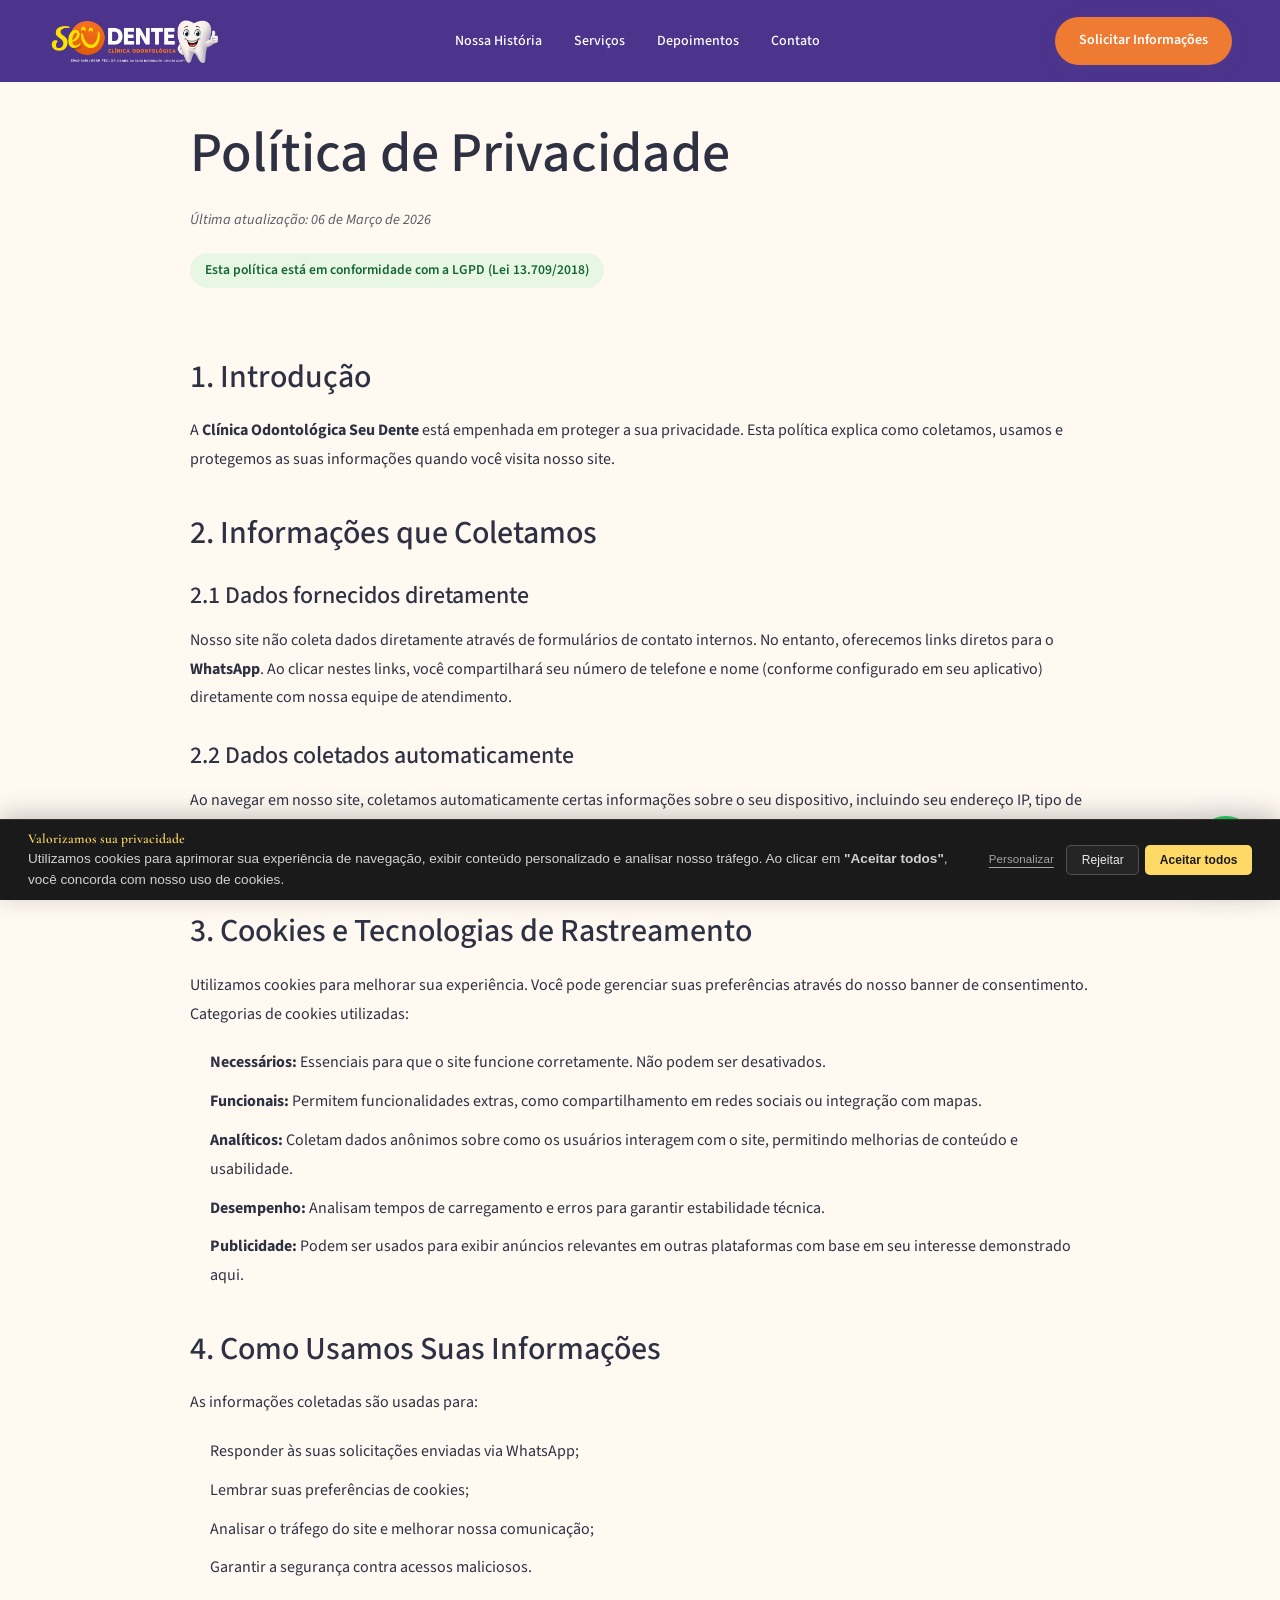
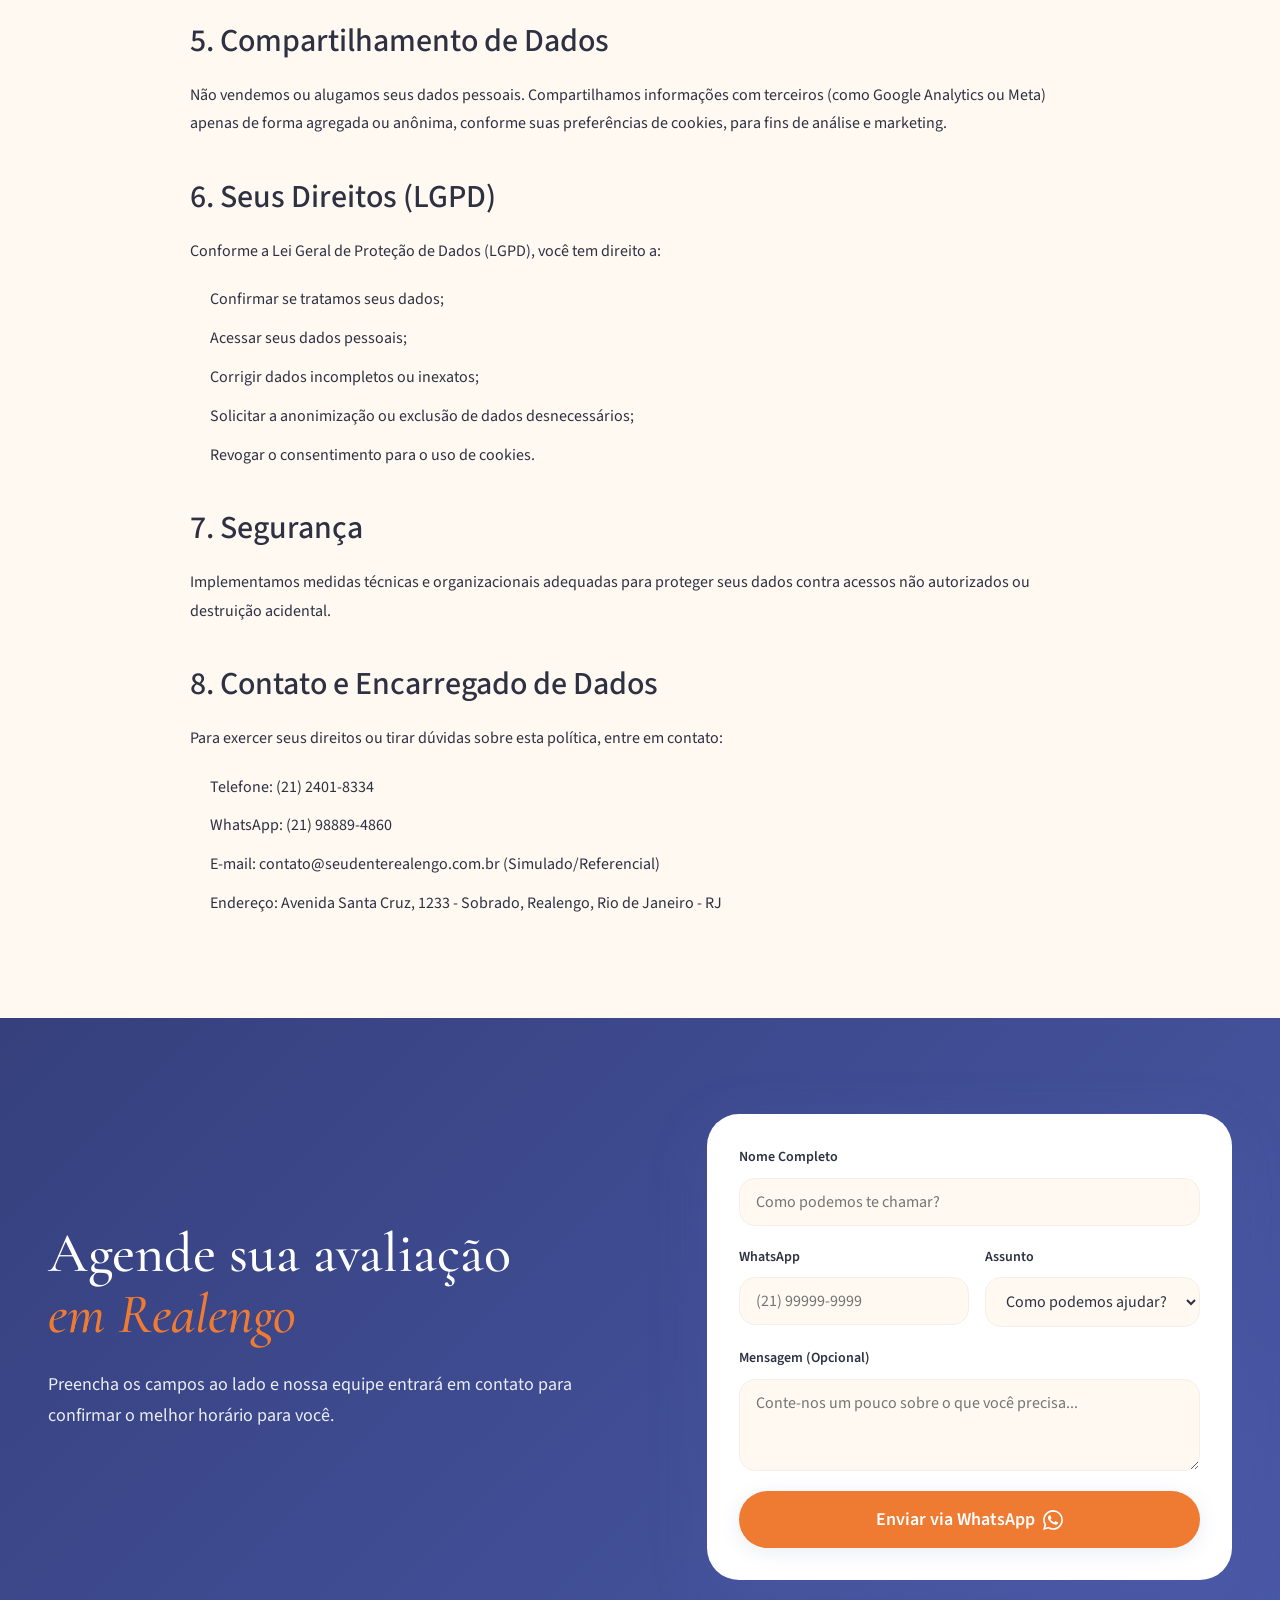
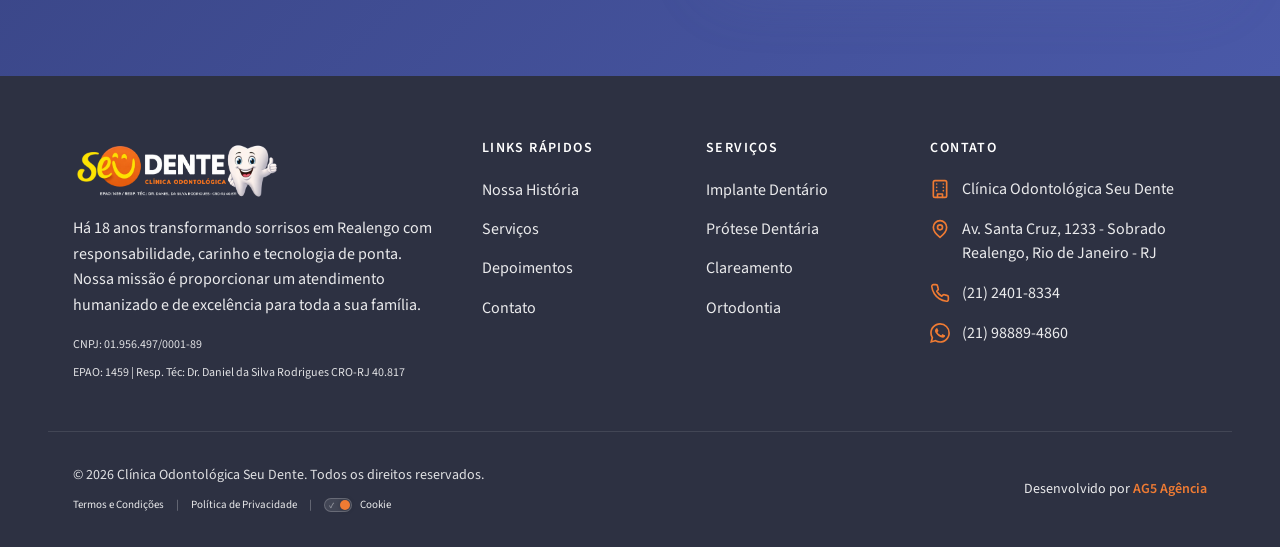
==== commit 3f9f70ff: "fix: Alterações no arquivo index.html" ====
--- a/politica-de-privacidade.html
+++ b/politica-de-privacidade.html
@@ -13,7 +13,9 @@
         href="https://fonts.googleapis.com/css2?family=Cormorant+Garamond:ital,wght@0,400;0,500;0,600;1,400&family=Source+Sans+3:wght@300;400;500;600&display=swap"
         rel="stylesheet">
     <link rel="stylesheet" href="style.css">
-    <link rel="stylesheet" href="cookie-banner.css">
+    <!-- CSS Assíncrono para o Cookie Banner -->
+    <link rel="preload" href="cookie-banner.css" as="style">
+    <link rel="stylesheet" href="cookie-banner.css" media="print" onload="this.media='all'">
 
     <!-- Preload Assets Críticos -->
     <link rel="preload"
@@ -130,7 +132,7 @@
 
 <body>
     <!-- Header -->
-    <header class="header" id="header" style="background: var(--bg-soft-purple);">
+    <header class="header" id="header">
         <div class="container header-container">
             <a href="index.html" class="logo">
                 <img src="assets/icon-empresa-original.webp" alt="Logo Seu Dente" width="50" height="50"
@@ -139,10 +141,16 @@
 
             <nav class="nav" id="nav">
                 <ul class="nav-list">
-                    <li><a href="index.html#sobre" class="nav-link" style="color: white;">Nossa História</a></li>
-                    <li><a href="index.html#servicos" class="nav-link" style="color: white;">Serviços</a></li>
-                    <li><a href="index.html#depoimentos" class="nav-link" style="color: white;">Depoimentos</a></li>
-                    <li><a href="index.html#contato" class="nav-link" style="color: white;">Contato</a></li>
+                    <li><a href="index.html#sobre" class="nav-link">Nossa História</a></li>
+                    <li><a href="index.html#servicos" class="nav-link">Serviços</a></li>
+                    <li><a href="index.html#depoimentos" class="nav-link">Depoimentos</a></li>
+                    <li><a href="index.html#contato" class="nav-link">Contato</a></li>
+                    <li class="mobile-cta-item">
+                        <a href="https://wa.me/5521988894860?text=Olá,%20vim%20através%20do%20site%20e%20gostaria%20de%20uma%20informação."
+                            target="_blank" class="btn btn-primary" role="button">
+                            Solicitar Informação
+                        </a>
+                    </li>
                 </ul>
             </nav>
 
@@ -250,301 +258,304 @@
                     <li>Endereço: Avenida Santa Cruz, 1233 - Sobrado, Realengo, Rio de Janeiro - RJ</li>
                 </ul>
             </section>
-            <!-- CTA Section (Formulário de Captação) -->
-            <section class="cta-section" id="marcar-consulta">
-                <div class="cta-bg"></div>
-                <div class="container">
-                    <div class="cta-grid">
-                        <div class="cta-content" style="color: white;">
-                            <h2 class="cta-title">Agende sua avaliação<br><em style="color: var(--color-secondary);">em
-                                    Realengo</em></h2>
-                            <p class="cta-text" style="color: rgba(255, 255, 255, 0.9);">
-                                Preencha os campos ao lado e nossa equipe entrará em contato para confirmar o melhor
-                                horário para você.
-                            </p>
-                        </div>
-
-                        <div class="cta-form-container">
-                            <form id="whatsappForm" class="cta-form">
-                                <div class="form-group">
-                                    <label for="form-name">Nome Completo</label>
-                                    <input type="text" id="form-name" placeholder="Como podemos te chamar?" required>
-                                </div>
-                                <div class="form-row">
-                                    <div class="form-group">
-                                        <label for="form-whatsapp">WhatsApp</label>
-                                        <input type="tel" id="form-whatsapp" placeholder="(21) 99999-9999" required>
-                                    </div>
-                                    <div class="form-group">
-                                        <label for="form-service">Assunto</label>
-                                        <select id="form-service" required>
-                                            <option value="" disabled selected>Como podemos ajudar?</option>
-                                            <option value="Implante Dentário">Implante Dentário</option>
-                                            <option value="Prótese Dentária">Prótese Dentária</option>
-                                            <option value="Clareamento Dental">Clareamento Dental</option>
-                                            <option value="Ortodontia">Ortodontia/Aparelho</option>
-                                            <option value="Tratamento de Canal">Tratamento de Canal</option>
-                                            <option value="Limpeza/Avaliação">Limpeza ou Avaliação</option>
-                                            <option value="Outros">Outros Assuntos</option>
-                                        </select>
-                                    </div>
-                                </div>
-                                <div class="form-group">
-                                    <label for="form-message">Mensagem (Opcional)</label>
-                                    <textarea id="form-message" rows="3"
-                                        placeholder="Conte-nos um pouco sobre o que você precisa..."></textarea>
-                                </div>
-                                <button type="submit" class="btn btn-primary btn-block">
-                                    <span>Enviar via WhatsApp</span>
-                                    <svg width="20" height="20" viewBox="0 0 24 24" fill="currentColor">
-                                        <path
-                                            d="M17.472 14.382c-.297-.149-1.758-.867-2.03-.967-.273-.099-.471-.148-.67.15-.197.297-.767.966-.94 1.164-.173.199-.347.223-.644.075-.297-.15-1.255-.463-2.39-1.475-.883-.788-1.48-1.761-1.653-2.059-.173-.297-.018-.458.13-.606.134-.133.298-.347.446-.52.149-.174.198-.298.298-.497.099-.198.05-.371-.025-.52-.075-.149-.669-1.612-.916-2.207-.242-.579-.487-.5-.669-.51-.173-.008-.371-.01-.57-.01-.198 0-.52.074-.792.372-.272.297-1.04 1.016-1.04 2.479 0 1.462 1.065 2.875 1.213 3.074.149.198 2.096 3.2 5.077 4.487.709.306 1.262.489 1.694.625.712.227 1.36.195 1.871.118.571-.085 1.758-.719 2.006-1.413.248-.694.248-1.289.173-1.413-.074-.124-.272-.198-.57-.347m-5.421 7.403h-.004a9.87 9.87 0 01-5.031-1.378l-.361-.214-3.741.982.998-3.648-.235-.374a9.86 9.86 0 01-1.51-5.26c.001-5.45 4.436-9.884 9.888-9.884 2.64 0 5.122 1.03 6.988 2.898a9.825 9.825 0 012.893 6.994c-.003 5.45-4.437 9.884-9.885 9.884m8.413-18.297A11.815 11.815 0 0012.05 0C5.495 0 .16 5.335.157 11.892c0 2.096.547 4.142 1.588 5.945L.057 24l6.305-1.654a11.882 11.882 0 005.683 1.448h.005c6.554 0 11.89-5.335 11.893-11.893a11.821 11.821 0 00-3.48-8.413z" />
-                                    </svg>
-                                </button>
-                            </form>
-                        </div>
-                    </div>
-                </div>
-            </section>
-
-            <!-- Footer -->
-            <footer class="footer">
-                <div class="container">
-                    <div class="footer-grid">
-                        <div class="footer-brand">
-                            <a href="index.html" class="logo">
-                                <img src="assets/icon-empresa-original.webp" alt="Logo Seu Dente"
-                                    style="height: 60px; width: auto;">
-                            </a>
-                            <p class="footer-tagline">
-                                Há 18 anos transformando sorrisos em Realengo com responsabilidade, carinho e tecnologia
-                                de ponta. Nossa missão é proporcionar um atendimento humanizado e de excelência para
-                                toda a sua família.
-                            </p>
-                            <p class="footer-cnpj">CNPJ: 01.956.497/0001-89</p>
-                            <p class="footer-technical">EPAO: 1459 | Resp. Téc: Dr. Daniel da Silva Rodrigues CRO-RJ
-                                40.817</p>
-                        </div>
-
-                        <div class="footer-links">
-                            <h4>Links Rápidos</h4>
-                            <ul>
-                                <li><a href="index.html#sobre">Nossa História</a></li>
-                                <li><a href="index.html#servicos">Serviços</a></li>
-                                <li><a href="index.html#depoimentos">Depoimentos</a></li>
-                                <li><a href="index.html#contato">Contato</a></li>
-                            </ul>
-                        </div>
-
-                        <div class="footer-links">
-                            <h4>Serviços</h4>
-                            <ul>
-                                <li><a href="index.html#servicos">Implante Dentário</a></li>
-                                <li><a href="index.html#servicos">Prótese Dentária</a></li>
-                                <li><a href="index.html#servicos">Clareamento</a></li>
-                                <li><a href="index.html#servicos">Ortodontia</a></li>
-                            </ul>
-                        </div>
-
-                        <div class="footer-contact">
-                            <h4>Contato</h4>
-                            <ul class="footer-contact-list">
-                                <li>
-                                    <svg width="20" height="20" viewBox="0 0 24 24" fill="none" stroke="currentColor"
-                                        stroke-width="2" stroke-linecap="round" stroke-linejoin="round">
-                                        <rect width="16" height="20" x="4" y="2" rx="2" ry="2" />
-                                        <path d="M9 22v-4h6v4" />
-                                        <path d="M8 6h.01" />
-                                        <path d="M16 6h.01" />
-                                        <path d="M8 10h.01" />
-                                        <path d="M16 10h.01" />
-                                        <path d="M8 14h.01" />
-                                        <path d="M16 14h.01" />
-                                    </svg>
-                                    <a href="https://share.google/ee7phTTc5PPBQcjTp" target="_blank"
-                                        style="color: inherit; text-decoration: none;">Clínica Odontológica Seu
-                                        Dente</a>
-                                </li>
-                                <li>
-                                    <svg width="20" height="20" viewBox="0 0 24 24" fill="none" stroke="currentColor"
-                                        stroke-width="2" stroke-linecap="round" stroke-linejoin="round">
-                                        <path d="M20 10c0 6-8 12-8 12s-8-6-8-12a8 8 0 0 1 16 0Z" />
-                                        <circle cx="12" cy="10" r="3" />
-                                    </svg>
-                                    <a href="https://www.google.com/maps/dir//Cl%C3%ADnica+Odontol%C3%B3gica+Seu+Dente.+-+Av.+de+Santa+Cruz,+1233+-+Sobrado+-+Realengo,+Rio+de+Janeiro+-+RJ,+21710-231/@-22.8780807,-43.4381072,17z/data=!4m16!1m7!3m6!1s0x9bdf0009519435:0x5c57fb8164a357b4!2sCl%C3%ADnica%20Odontol%C3%B3gica+Seu+Dente.!8m2!3d-22.8780807!4d-43.4355323!16s%2Fg%2F11w2nqcgjb!4m7!1m0!1m5!1m1!1s0x9bdf0009519435:0x5c57fb8164a357b4!2m2!1d-43.4355323!2d-22.8780807?entry=ttu&g_ep=EgoyMDI2MDMwMi4wIKXMDSoASAFQAw%3D%3D"
-                                        target="_blank" style="color: inherit; text-decoration: none;">
-                                        Av. Santa Cruz, 1233 - Sobrado<br>
-                                        Realengo, Rio de Janeiro - RJ
-                                    </a>
-                                </li>
-                                <li>
-                                    <svg width="20" height="20" viewBox="0 0 24 24" fill="none" stroke="currentColor"
-                                        stroke-width="2" stroke-linecap="round" stroke-linejoin="round">
-                                        <path
-                                            d="M22 16.92v3a2 2 0 01-2.18 2 19.79 19.79 0 01-8.63-3.07 19.5 19.5 0 01-6-6 19.79 19.79 0 01-3.07-8.67A2 2 0 014.11 2h3a2 2 0 012 1.72 12.84 12.84 0 00.7 2.81 2 2 0 01-.45 2.11L8.09 9.91a16 16 0 006 6l1.27-1.27a2 2 0 012.11-.45 12.84 12.84 0 002.81.7A2 2 0 0122 16.92z" />
-                                    </svg>
-                                    <a href="tel:+552124018334">(21) 2401-8334</a>
-                                </li>
-                                <li>
-                                    <svg width="20" height="20" viewBox="0 0 24 24" fill="currentColor">
-                                        <path
-                                            d="M17.472 14.382c-.297-.149-1.758-.867-2.03-.967-.273-.099-.471-.148-.67.15-.197.297-.767.966-.94 1.164-.173.199-.347.223-.644.075-.297-.15-1.255-.463-2.39-1.475-.883-.788-1.48-1.761-1.653-2.059-.173-.297-.018-.458.13-.606.134-.133.298-.347.446-.52.149-.174.198-.298.298-.497.099-.198.05-.371-.025-.52-.075-.149-.669-1.612-.916-2.207-.242-.579-.487-.5-.669-.51-.173-.008-.371-.01-.57-.01-.198 0-.52.074-.792.372-.272.297-1.04 1.016-1.04 2.479 0 1.462 1.065 2.875 1.213 3.074.149.198 2.096 3.2 5.077 4.487.709.306 1.262.489 1.694.625.712.227 1.36.195 1.871.118.571-.085 1.758-.719 2.006-1.413.248-.694.248-1.289.173-1.413-.074-.124-.272-.198-.57-.347m-5.421 7.403h-.004a9.87 9.87 0 01-5.031-1.378l-.361-.214-3.741.982.998-3.648-.235-.374a9.86 9.86 0 01-1.51-5.26c.001-5.45 4.436-9.884 9.888-9.884 2.64 0 5.122 1.03 6.988 2.898a9.825 9.825 0 012.893 6.994c-.003 5.45-4.437 9.884-9.885 9.884m8.413-18.297A11.815 11.815 0 0012.05 0C5.495 0 .16 5.335.157 11.892c0 2.096.547 4.142 1.588 5.945L.057 24l6.305-1.654a11.882 11.882 0 005.683 1.448h.005c6.554 0 11.89-5.335 11.893-11.893a11.821 11.821 0 00-3.48-8.413z" />
-                                    </svg>
-                                    <a href="https://wa.me/5521988894860?text=Olá,%20vim%20através%20do%20site%20e%20gostaria%20de%20uma%20informação."
-                                        target="_blank" role="button">(21) 98889-4860</a>
-                                </li>
-                            </ul>
-                        </div>
-                    </div>
-
-                    <div class="footer-bottom">
-                        <div class="footer-left">
-                            <p>&copy; 2026 Clínica Odontológica Seu Dente. Todos os direitos reservados.</p>
-                            <div class="footer-legal-links">
-                                <a href="termos-e-condicoes.html">Termos e Condições</a>
-                                <span>|</span>
-                                <a href="politica-de-privacidade.html">Política de Privacidade</a>
-                                <span>|</span>
-                                <a href="#" id="ck-prefs-link" class="cookie-prefs-link">
-                                    <span class="cookie-toggle">
-                                        <span class="cookie-toggle__check">✓</span>
-                                        <span class="cookie-toggle__x">✕</span>
-                                        <span class="cookie-toggle__dot"></span>
-                                    </span>
-                                    Cookie
-                                </a>
+        </article>
+    </main>
+
+    <!-- CTA Section (Formulário de Captação) -->
+    <section class="cta-section" id="marcar-consulta">
+        <div class="cta-bg"></div>
+        <div class="container">
+            <div class="cta-grid">
+                <div class="cta-content" style="color: white;">
+                    <h2 class="cta-title">Agende sua avaliação<br><em style="color: var(--color-secondary);">em
+                            Realengo</em></h2>
+                    <p class="cta-text" style="color: rgba(255, 255, 255, 0.9);">
+                        Preencha os campos ao lado e nossa equipe entrará em contato para confirmar o melhor
+                        horário para você.
+                    </p>
+                </div>
+
+                <div class="cta-form-container">
+                    <form id="whatsappForm" class="cta-form">
+                        <div class="form-group">
+                            <label for="form-name">Nome Completo</label>
+                            <input type="text" id="form-name" placeholder="Como podemos te chamar?" required>
+                        </div>
+                        <div class="form-row">
+                            <div class="form-group">
+                                <label for="form-whatsapp">WhatsApp</label>
+                                <input type="tel" id="form-whatsapp" placeholder="(21) 99999-9999" required>
                             </div>
-                        </div>
-                        <div class="footer-right">
-                            <p class="footer-credit">Desenvolvido por <a href="https://www.ag5agencia.com.br"
-                                    target="_blank">AG5 Agência</a></p>
-                        </div>
-                    </div>
-                </div>
-            </footer>
-
-            <!-- WhatsApp Float Button -->
-            <a href="https://wa.me/5521988894860?text=Olá,%20vim%20através%20do%20site%20e%20gostaria%20de%20uma%20informação."
-                target="_blank" class="whatsapp-float" role="button" aria-label="Falar pelo WhatsApp">
-                <svg viewBox="0 0 24 24" fill="currentColor">
-                    <path
-                        d="M17.472 14.382c-.297-.149-1.758-.867-2.03-.967-.273-.099-.471-.148-.67.15-.197.297-.767.966-.94 1.164-.173.199-.347.223-.644.075-.297-.15-1.255-.463-2.39-1.475-.883-.788-1.48-1.761-1.653-2.059-.173-.297-.018-.458.13-.606.134-.133.298-.347.446-.52.149-.174.198-.298.298-.497.099-.198.05-.371-.025-.52-.075-.149-.669-1.612-.916-2.207-.242-.579-.487-.5-.669-.51-.173-.008-.371-.01-.57-.01-.198 0-.52.074-.792.372-.272.297-1.04 1.016-1.04 2.479 0 1.462 1.065 2.875 1.213 3.074.149.198 2.096 3.2 5.077 4.487.709.306 1.262.489 1.694.625.712.227 1.36.195 1.871.118.571-.085 1.758-.719 2.006-1.413.248-.694.248-1.289.173-1.413-.074-.124-.272-.198-.57-.347m-5.421 7.403h-.004a9.87 9.87 0 01-5.031-1.378l-.361-.214-3.741.982.998-3.648-.235-.374a9.86 9.86 0 01-1.51-5.26c.001-5.45 4.436-9.884 9.888-9.884 2.64 0 5.122 1.03 6.988 2.898a9.825 9.825 0 012.893 6.994c-.003 5.45-4.437 9.884-9.885 9.884m8.413-18.297A11.815 11.815 0 0012.05 0C5.495 0 .16 5.335.157 11.892c0 2.096.547 4.142 1.588 5.945L.057 24l6.305-1.654a11.882 11.882 0 005.683 1.448h.005c6.554 0 11.89-5.335 11.893-11.893a11.821 11.821 0 00-3.48-8.413z" />
-                </svg>
-            </a>
-
-            <!-- ========== COOKIE BANNER AG5 ========== -->
-            <div id="ck-banner" class="ck-banner" role="dialog" aria-modal="true" aria-label="Aviso de cookies"
-                aria-live="polite" aria-hidden="true">
-                <div class="ck-banner__inner">
-                    <div class="ck-banner__content">
-                        <h2 class="ck-banner__title">Valorizamos sua privacidade</h2>
-                        <p class="ck-banner__text">
-                            Utilizamos cookies para aprimorar sua experiência de navegação, exibir conteúdo
-                            personalizado e analisar nosso tráfego. Ao clicar em <strong>"Aceitar todos"</strong>,
-                            você concorda com nosso uso de cookies.
-                        </p>
-                    </div>
-                    <div class="ck-banner__actions">
-                        <button id="ck-customize" class="ck-btn ck-btn--ghost">Personalizar</button>
-                        <button id="ck-reject" class="ck-btn ck-btn--outline">Rejeitar</button>
-                        <button id="ck-accept-all" class="ck-btn ck-btn--primary">Aceitar todos</button>
-                    </div>
-                </div>
-            </div>
-
-            <!-- ========== MODAL DE PERSONALIZAÇÃO ========== -->
-            <div id="ck-modal" class="ck-modal" role="dialog" aria-modal="true"
-                aria-label="Personalizar preferências de cookies" aria-hidden="true">
-                <div class="ck-modal__overlay" id="ck-modal-overlay"></div>
-                <div class="ck-modal__box">
-                    <div class="ck-modal__header">
-                        <h2 class="ck-modal__title">Personalizar preferências de consentimento</h2>
-                        <button class="ck-modal__close" id="ck-modal-close" aria-label="Fechar modal">
-                            <svg width="18" height="18" viewBox="0 0 24 24" fill="none" aria-hidden="true">
-                                <path d="M18 6L6 18M6 6l12 12" stroke="currentColor" stroke-width="2"
-                                    stroke-linecap="round" stroke-linejoin="round" />
+                            <div class="form-group">
+                                <label for="form-service">Assunto</label>
+                                <select id="form-service" required>
+                                    <option value="" disabled selected>Como podemos ajudar?</option>
+                                    <option value="Implante Dentário">Implante Dentário</option>
+                                    <option value="Prótese Dentária">Prótese Dentária</option>
+                                    <option value="Clareamento Dental">Clareamento Dental</option>
+                                    <option value="Ortodontia">Ortodontia/Aparelho</option>
+                                    <option value="Tratamento de Canal">Tratamento de Canal</option>
+                                    <option value="Limpeza/Avaliação">Limpeza ou Avaliação</option>
+                                    <option value="Outros">Outros Assuntos</option>
+                                </select>
+                            </div>
+                        </div>
+                        <div class="form-group">
+                            <label for="form-message">Mensagem (Opcional)</label>
+                            <textarea id="form-message" rows="3"
+                                placeholder="Conte-nos um pouco sobre o que você precisa..."></textarea>
+                        </div>
+                        <button type="submit" class="btn btn-primary btn-block">
+                            <span>Enviar via WhatsApp</span>
+                            <svg width="20" height="20" viewBox="0 0 24 24" fill="currentColor">
+                                <path
+                                    d="M17.472 14.382c-.297-.149-1.758-.867-2.03-.967-.273-.099-.471-.148-.67.15-.197.297-.767.966-.94 1.164-.173.199-.347.223-.644.075-.297-.15-1.255-.463-2.39-1.475-.883-.788-1.48-1.761-1.653-2.059-.173-.297-.018-.458.13-.606.134-.133.298-.347.446-.52.149-.174.198-.298.298-.497.099-.198.05-.371-.025-.52-.075-.149-.669-1.612-.916-2.207-.242-.579-.487-.5-.669-.51-.173-.008-.371-.01-.57-.01-.198 0-.52.074-.792.372-.272.297-1.04 1.016-1.04 2.479 0 1.462 1.065 2.875 1.213 3.074.149.198 2.096 3.2 5.077 4.487.709.306 1.262.489 1.694.625.712.227 1.36.195 1.871.118.571-.085 1.758-.719 2.006-1.413.248-.694.248-1.289.173-1.413-.074-.124-.272-.198-.57-.347m-5.421 7.403h-.004a9.87 9.87 0 01-5.031-1.378l-.361-.214-3.741.982.998-3.648-.235-.374a9.86 9.86 0 01-1.51-5.26c.001-5.45 4.436-9.884 9.888-9.884 2.64 0 5.122 1.03 6.988 2.898a9.825 9.825 0 012.893 6.994c-.003 5.45-4.437 9.884-9.885 9.884m8.413-18.297A11.815 11.815 0 0012.05 0C5.495 0 .16 5.335.157 11.892c0 2.096.547 4.142 1.588 5.945L.057 24l6.305-1.654a11.882 11.882 0 005.683 1.448h.005c6.554 0 11.89-5.335 11.893-11.893a11.821 11.821 0 00-3.48-8.413z" />
                             </svg>
                         </button>
+                    </form>
+                </div>
+            </div>
+        </div>
+    </section>
+
+    <!-- Footer -->
+    <footer class="footer">
+        <div class="container">
+            <div class="footer-grid">
+                <div class="footer-brand">
+                    <a href="index.html" class="logo">
+                        <img src="assets/icon-empresa-original.webp" alt="Logo Seu Dente"
+                            style="height: 60px; width: auto;">
+                    </a>
+                    <p class="footer-tagline">
+                        Há 18 anos transformando sorrisos em Realengo com responsabilidade, carinho e tecnologia
+                        de ponta. Nossa missão é proporcionar um atendimento humanizado e de excelência para
+                        toda a sua família.
+                    </p>
+                    <p class="footer-cnpj">CNPJ: 01.956.497/0001-89</p>
+                    <p class="footer-technical">EPAO: 1459 | Resp. Téc: Dr. Daniel da Silva Rodrigues CRO-RJ
+                        40.817</p>
+                </div>
+
+                <div class="footer-links">
+                    <h4>Links Rápidos</h4>
+                    <ul>
+                        <li><a href="index.html#sobre">Nossa História</a></li>
+                        <li><a href="index.html#servicos">Serviços</a></li>
+                        <li><a href="index.html#depoimentos">Depoimentos</a></li>
+                        <li><a href="index.html#contato">Contato</a></li>
+                    </ul>
+                </div>
+
+                <div class="footer-links">
+                    <h4>Serviços</h4>
+                    <ul>
+                        <li><a href="index.html#servicos">Implante Dentário</a></li>
+                        <li><a href="index.html#servicos">Prótese Dentária</a></li>
+                        <li><a href="index.html#servicos">Clareamento</a></li>
+                        <li><a href="index.html#servicos">Ortodontia</a></li>
+                    </ul>
+                </div>
+
+                <div class="footer-contact">
+                    <h4>Contato</h4>
+                    <ul class="footer-contact-list">
+                        <li>
+                            <svg width="20" height="20" viewBox="0 0 24 24" fill="none" stroke="currentColor"
+                                stroke-width="2" stroke-linecap="round" stroke-linejoin="round">
+                                <rect width="16" height="20" x="4" y="2" rx="2" ry="2" />
+                                <path d="M9 22v-4h6v4" />
+                                <path d="M8 6h.01" />
+                                <path d="M16 6h.01" />
+                                <path d="M8 10h.01" />
+                                <path d="M16 10h.01" />
+                                <path d="M8 14h.01" />
+                                <path d="M16 14h.01" />
+                            </svg>
+                            <a href="https://share.google/ee7phTTc5PPBQcjTp" target="_blank"
+                                style="color: inherit; text-decoration: none;">Clínica Odontológica Seu
+                                Dente</a>
+                        </li>
+                        <li>
+                            <svg width="20" height="20" viewBox="0 0 24 24" fill="none" stroke="currentColor"
+                                stroke-width="2" stroke-linecap="round" stroke-linejoin="round">
+                                <path d="M20 10c0 6-8 12-8 12s-8-6-8-12a8 8 0 0 1 16 0Z" />
+                                <circle cx="12" cy="10" r="3" />
+                            </svg>
+                            <a href="https://www.google.com/maps/dir//Cl%C3%ADnica+Odontol%C3%B3gica+Seu+Dente.+-+Av.+de+Santa+Cruz,+1233+-+Sobrado+-+Realengo,+Rio+de+Janeiro+-+RJ,+21710-231/@-22.8780807,-43.4381072,17z/data=!4m16!1m7!3m6!1s0x9bdf0009519435:0x5c57fb8164a357b4!2sCl%C3%ADnica%20Odontol%C3%B3gica+Seu+Dente.!8m2!3d-22.8780807!4d-43.4355323!16s%2Fg%2F11w2nqcgjb!4m7!1m0!1m5!1m1!1s0x9bdf0009519435:0x5c57fb8164a357b4!2m2!1d-43.4355323!2d-22.8780807?entry=ttu&g_ep=EgoyMDI2MDMwMi4wIKXMDSoASAFQAw%3D%3D"
+                                target="_blank" style="color: inherit; text-decoration: none;">
+                                Av. Santa Cruz, 1233 - Sobrado<br>
+                                Realengo, Rio de Janeiro - RJ
+                            </a>
+                        </li>
+                        <li>
+                            <svg width="20" height="20" viewBox="0 0 24 24" fill="none" stroke="currentColor"
+                                stroke-width="2" stroke-linecap="round" stroke-linejoin="round">
+                                <path
+                                    d="M22 16.92v3a2 2 0 01-2.18 2 19.79 19.79 0 01-8.63-3.07 19.5 19.5 0 01-6-6 19.79 19.79 0 01-3.07-8.67A2 2 0 014.11 2h3a2 2 0 012 1.72 12.84 12.84 0 00.7 2.81 2 2 0 01-.45 2.11L8.09 9.91a16 16 0 006 6l1.27-1.27a2 2 0 012.11-.45 12.84 12.84 0 002.81.7A2 2 0 0122 16.92z" />
+                            </svg>
+                            <a href="tel:+552124018334">(21) 2401-8334</a>
+                        </li>
+                        <li>
+                            <svg width="20" height="20" viewBox="0 0 24 24" fill="currentColor">
+                                <path
+                                    d="M17.472 14.382c-.297-.149-1.758-.867-2.03-.967-.273-.099-.471-.148-.67.15-.197.297-.767.966-.94 1.164-.173.199-.347.223-.644.075-.297-.15-1.255-.463-2.39-1.475-.883-.788-1.48-1.761-1.653-2.059-.173-.297-.018-.458.13-.606.134-.133.298-.347.446-.52.149-.174.198-.298.298-.497.099-.198.05-.371-.025-.52-.075-.149-.669-1.612-.916-2.207-.242-.579-.487-.5-.669-.51-.173-.008-.371-.01-.57-.01-.198 0-.52.074-.792.372-.272.297-1.04 1.016-1.04 2.479 0 1.462 1.065 2.875 1.213 3.074.149.198 2.096 3.2 5.077 4.487.709.306 1.262.489 1.694.625.712.227 1.36.195 1.871.118.571-.085 1.758-.719 2.006-1.413.248-.694.248-1.289.173-1.413-.074-.124-.272-.198-.57-.347m-5.421 7.403h-.004a9.87 9.87 0 01-5.031-1.378l-.361-.214-3.741.982.998-3.648-.235-.374a9.86 9.86 0 01-1.51-5.26c.001-5.45 4.436-9.884 9.888-9.884 2.64 0 5.122 1.03 6.988 2.898a9.825 9.825 0 012.893 6.994c-.003 5.45-4.437 9.884-9.885 9.884m8.413-18.297A11.815 11.815 0 0012.05 0C5.495 0 .16 5.335.157 11.892c0 2.096.547 4.142 1.588 5.945L.057 24l6.305-1.654a11.882 11.882 0 005.683 1.448h.005c6.554 0 11.89-5.335 11.893-11.893a11.821 11.821 0 00-3.48-8.413z" />
+                            </svg>
+                            <a href="https://wa.me/5521988894860?text=Olá,%20vim%20através%20do%20site%20e%20gostaria%20de%20uma%20informação."
+                                target="_blank" role="button">(21) 98889-4860</a>
+                        </li>
+                    </ul>
+                </div>
+            </div>
+
+            <div class="footer-bottom">
+                <div class="footer-left">
+                    <p>&copy; 2026 Clínica Odontológica Seu Dente. Todos os direitos reservados.</p>
+                    <div class="footer-legal-links">
+                        <a href="termos-e-condicoes.html">Termos e Condições</a>
+                        <span>|</span>
+                        <a href="politica-de-privacidade.html">Política de Privacidade</a>
+                        <span>|</span>
+                        <a href="#" id="ck-prefs-link" class="cookie-prefs-link">
+                            <span class="cookie-toggle">
+                                <span class="cookie-toggle__check">✓</span>
+                                <span class="cookie-toggle__x">✕</span>
+                                <span class="cookie-toggle__dot"></span>
+                            </span>
+                            Cookie
+                        </a>
                     </div>
-                    <div class="ck-modal__body">
-                        <p class="ck-modal__intro">
-                            Utilizamos cookies para ajudar você a navegar com eficiência e executar certas funções.
-                            Os cookies classificados como <strong>"Necessário"</strong> são essenciais para o
-                            funcionamento básico do site e não podem ser desativados.
-                        </p>
-                        <div class="ck-category">
-                            <div class="ck-category__header">
-                                <div class="ck-category__info">
-                                    <h3 class="ck-category__name">Necessário</h3>
-                                    <p class="ck-category__desc">Essenciais para o funcionamento do site. Não armazenam
-                                        dados pessoalmente identificáveis.</p>
-                                </div>
-                                <span class="ck-category__badge">Sempre ativo</span>
-                            </div>
-                        </div>
-                        <div class="ck-category">
-                            <div class="ck-category__header">
-                                <div class="ck-category__info">
-                                    <h3 class="ck-category__name">Funcional</h3>
-                                    <p class="ck-category__desc">Ajudam a executar funcionalidades como compartilhamento
-                                        em mídia social e recursos de terceiros.</p>
-                                </div>
-                                <label class="ck-toggle" aria-label="Ativar cookies funcionais">
-                                    <input type="checkbox" id="ck-functional" name="functional">
-                                    <span class="ck-toggle__slider"></span>
-                                </label>
-                            </div>
-                        </div>
-                        <div class="ck-category">
-                            <div class="ck-category__header">
-                                <div class="ck-category__info">
-                                    <h3 class="ck-category__name">Analítico</h3>
-                                    <p class="ck-category__desc">Usados para entender como os visitantes interagem com o
-                                        site (visitantes, taxa de rejeição, etc.).</p>
-                                </div>
-                                <label class="ck-toggle" aria-label="Ativar cookies analíticos">
-                                    <input type="checkbox" id="ck-analytics" name="analytics">
-                                    <span class="ck-toggle__slider"></span>
-                                </label>
-                            </div>
-                        </div>
-                        <div class="ck-category">
-                            <div class="ck-category__header">
-                                <div class="ck-category__info">
-                                    <h3 class="ck-category__name">Desempenho</h3>
-                                    <p class="ck-category__desc">Analisam índices de desempenho do site para oferecer
-                                        melhor experiência ao visitante.</p>
-                                </div>
-                                <label class="ck-toggle" aria-label="Ativar cookies de desempenho">
-                                    <input type="checkbox" id="ck-performance" name="performance">
-                                    <span class="ck-toggle__slider"></span>
-                                </label>
-                            </div>
-                        </div>
-                        <div class="ck-category">
-                            <div class="ck-category__header">
-                                <div class="ck-category__info">
-                                    <h3 class="ck-category__name">Publicidade</h3>
-                                    <p class="ck-category__desc">Entregam anúncios personalizados com base nas páginas
-                                        visitadas anteriormente.</p>
-                                </div>
-                                <label class="ck-toggle" aria-label="Ativar cookies de publicidade">
-                                    <input type="checkbox" id="ck-advertising" name="advertising">
-                                    <span class="ck-toggle__slider"></span>
-                                </label>
-                            </div>
-                        </div>
+                </div>
+                <div class="footer-right">
+                    <p class="footer-credit">Desenvolvido por <a href="https://www.ag5agencia.com.br"
+                            target="_blank">AG5 Agência</a></p>
+                </div>
+            </div>
+        </div>
+    </footer>
+
+    <!-- WhatsApp Float Button -->
+    <a href="https://wa.me/5521988894860?text=Olá,%20vim%20através%20do%20site%20e%20gostaria%20de%20uma%20informação."
+        target="_blank" class="whatsapp-float" role="button" aria-label="Falar pelo WhatsApp">
+        <svg viewBox="0 0 24 24" fill="currentColor">
+            <path
+                d="M17.472 14.382c-.297-.149-1.758-.867-2.03-.967-.273-.099-.471-.148-.67.15-.197.297-.767.966-.94 1.164-.173.199-.347.223-.644.075-.297-.15-1.255-.463-2.39-1.475-.883-.788-1.48-1.761-1.653-2.059-.173-.297-.018-.458.13-.606.134-.133.298-.347.446-.52.149-.174.198-.298.298-.497.099-.198.05-.371-.025-.52-.075-.149-.669-1.612-.916-2.207-.242-.579-.487-.5-.669-.51-.173-.008-.371-.01-.57-.01-.198 0-.52.074-.792.372-.272.297-1.04 1.016-1.04 2.479 0 1.462 1.065 2.875 1.213 3.074.149.198 2.096 3.2 5.077 4.487.709.306 1.262.489 1.694.625.712.227 1.36.195 1.871.118.571-.085 1.758-.719 2.006-1.413.248-.694.248-1.289.173-1.413-.074-.124-.272-.198-.57-.347m-5.421 7.403h-.004a9.87 9.87 0 01-5.031-1.378l-.361-.214-3.741.982.998-3.648-.235-.374a9.86 9.86 0 01-1.51-5.26c.001-5.45 4.436-9.884 9.888-9.884 2.64 0 5.122 1.03 6.988 2.898a9.825 9.825 0 012.893 6.994c-.003 5.45-4.437 9.884-9.885 9.884m8.413-18.297A11.815 11.815 0 0012.05 0C5.495 0 .16 5.335.157 11.892c0 2.096.547 4.142 1.588 5.945L.057 24l6.305-1.654a11.882 11.882 0 005.683 1.448h.005c6.554 0 11.89-5.335 11.893-11.893a11.821 11.821 0 00-3.48-8.413z" />
+        </svg>
+    </a>
+
+    <!-- ========== COOKIE BANNER AG5 ========== -->
+    <div id="ck-banner" class="ck-banner" role="dialog" aria-modal="true" aria-label="Aviso de cookies"
+        aria-live="polite" aria-hidden="true">
+        <div class="ck-banner__inner">
+            <div class="ck-banner__content">
+                <h2 class="ck-banner__title">Valorizamos sua privacidade</h2>
+                <p class="ck-banner__text">
+                    Utilizamos cookies para aprimorar sua experiência de navegação, exibir conteúdo
+                    personalizado e analisar nosso tráfego. Ao clicar em <strong>"Aceitar todos"</strong>,
+                    você concorda com nosso uso de cookies.
+                </p>
+            </div>
+            <div class="ck-banner__actions">
+                <button id="ck-customize" class="ck-btn ck-btn--ghost">Personalizar</button>
+                <button id="ck-reject" class="ck-btn ck-btn--outline">Rejeitar</button>
+                <button id="ck-accept-all" class="ck-btn ck-btn--primary">Aceitar todos</button>
+            </div>
+        </div>
+    </div>
+
+    <!-- ========== MODAL DE PERSONALIZAÇÃO ========== -->
+    <div id="ck-modal" class="ck-modal" role="dialog" aria-modal="true"
+        aria-label="Personalizar preferências de cookies" aria-hidden="true">
+        <div class="ck-modal__overlay" id="ck-modal-overlay"></div>
+        <div class="ck-modal__box">
+            <div class="ck-modal__header">
+                <h2 class="ck-modal__title">Personalizar preferências de consentimento</h2>
+                <button class="ck-modal__close" id="ck-modal-close" aria-label="Fechar modal">
+                    <svg width="18" height="18" viewBox="0 0 24 24" fill="none" aria-hidden="true">
+                        <path d="M18 6L6 18M6 6l12 12" stroke="currentColor" stroke-width="2" stroke-linecap="round"
+                            stroke-linejoin="round" />
+                    </svg>
+                </button>
+            </div>
+            <div class="ck-modal__body">
+                <p class="ck-modal__intro">
+                    Utilizamos cookies para ajudar você a navegar com eficiência e executar certas funções.
+                    Os cookies classificados como <strong>"Necessário"</strong> são essenciais para o
+                    funcionamento básico do site e não podem ser desativados.
+                </p>
+                <div class="ck-category">
+                    <div class="ck-category__header">
+                        <div class="ck-category__info">
+                            <h3 class="ck-category__name">Necessário</h3>
+                            <p class="ck-category__desc">Essenciais para o funcionamento do site. Não armazenam
+                                dados pessoalmente identificáveis.</p>
+                        </div>
+                        <span class="ck-category__badge">Sempre ativo</span>
                     </div>
-                    <div class="ck-modal__footer">
-                        <button id="ck-modal-reject" class="ck-btn ck-btn--outline">Rejeitar</button>
-                        <button id="ck-modal-save" class="ck-btn ck-btn--ghost">Salvar Preferências</button>
-                        <button id="ck-modal-accept-all" class="ck-btn ck-btn--primary">Aceitar todos</button>
+                </div>
+                <div class="ck-category">
+                    <div class="ck-category__header">
+                        <div class="ck-category__info">
+                            <h3 class="ck-category__name">Funcional</h3>
+                            <p class="ck-category__desc">Ajudam a executar funcionalidades como compartilhamento
+                                em mídia social e recursos de terceiros.</p>
+                        </div>
+                        <label class="ck-toggle" aria-label="Ativar cookies funcionais">
+                            <input type="checkbox" id="ck-functional" name="functional">
+                            <span class="ck-toggle__slider"></span>
+                        </label>
                     </div>
                 </div>
-            </div>
-
-            <script src="script.js"></script>
-            <script src="cookie-banner.js" defer></script>
+                <div class="ck-category">
+                    <div class="ck-category__header">
+                        <div class="ck-category__info">
+                            <h3 class="ck-category__name">Analítico</h3>
+                            <p class="ck-category__desc">Usados para entender como os visitantes interagem com o
+                                site (visitantes, taxa de rejeição, etc.).</p>
+                        </div>
+                        <label class="ck-toggle" aria-label="Ativar cookies analíticos">
+                            <input type="checkbox" id="ck-analytics" name="analytics">
+                            <span class="ck-toggle__slider"></span>
+                        </label>
+                    </div>
+                </div>
+                <div class="ck-category">
+                    <div class="ck-category__header">
+                        <div class="ck-category__info">
+                            <h3 class="ck-category__name">Desempenho</h3>
+                            <p class="ck-category__desc">Analisam índices de desempenho do site para oferecer
+                                melhor experiência ao visitante.</p>
+                        </div>
+                        <label class="ck-toggle" aria-label="Ativar cookies de desempenho">
+                            <input type="checkbox" id="ck-performance" name="performance">
+                            <span class="ck-toggle__slider"></span>
+                        </label>
+                    </div>
+                </div>
+                <div class="ck-category">
+                    <div class="ck-category__header">
+                        <div class="ck-category__info">
+                            <h3 class="ck-category__name">Publicidade</h3>
+                            <p class="ck-category__desc">Entregam anúncios personalizados com base nas páginas
+                                visitadas anteriormente.</p>
+                        </div>
+                        <label class="ck-toggle" aria-label="Ativar cookies de publicidade">
+                            <input type="checkbox" id="ck-advertising" name="advertising">
+                            <span class="ck-toggle__slider"></span>
+                        </label>
+                    </div>
+                </div>
+            </div>
+            <div class="ck-modal__footer">
+                <button id="ck-modal-reject" class="ck-btn ck-btn--outline">Rejeitar</button>
+                <button id="ck-modal-save" class="ck-btn ck-btn--ghost">Salvar Preferências</button>
+                <button id="ck-modal-accept-all" class="ck-btn ck-btn--primary">Aceitar todos</button>
+            </div>
+        </div>
+    </div>
+
+    <script src="script.js" defer></script>
+    <script src="cookie-banner.js" defer></script>
 </body>
 
 </html>
--- a/style.css
+++ b/style.css
@@ -428,6 +428,7 @@
 
 .menu-toggle.active span:nth-child(1) {
     transform: rotate(45deg) translate(5px, 5px);
+    background-color: var(--color-primary-dark);
 }
 
 .menu-toggle.active span:nth-child(2) {
@@ -436,6 +437,12 @@
 
 .menu-toggle.active span:nth-child(3) {
     transform: rotate(-45deg) translate(5px, -5px);
+    background-color: var(--color-primary-dark);
+}
+
+.menu-toggle:active {
+    opacity: 0.7;
+    transform: scale(0.95);
 }
 
 @media (min-width: 768px) {
@@ -483,6 +490,24 @@
     opacity: 0.8;
 }
 
+.mobile-cta-item {
+    display: flex;
+    width: 100%;
+    margin-top: var(--space-4);
+}
+
+.mobile-cta-item .btn {
+    width: 100%;
+    justify-content: center;
+    padding: var(--space-4);
+}
+
+@media (min-width: 768px) {
+    .mobile-cta-item {
+        display: none !important;
+    }
+}
+
 .nav.mobile .nav-link:hover {
     opacity: 1;
     padding-left: 10px;
@@ -2026,6 +2051,21 @@
     box-shadow: var(--shadow-lg);
     z-index: var(--z-float);
     transition: all var(--transition-base);
+    animation: pulseWpp 2s infinite;
+}
+
+@keyframes pulseWpp {
+    0% {
+        box-shadow: 0 0 0 0 rgba(37, 211, 102, 0.8), 0 4px 15px rgba(0, 0, 0, 0.2);
+    }
+
+    70% {
+        box-shadow: 0 0 0 20px rgba(37, 211, 102, 0), 0 8px 30px rgba(0, 0, 0, 0.3);
+    }
+
+    100% {
+        box-shadow: 0 0 0 0 rgba(37, 211, 102, 0), 0 4px 15px rgba(0, 0, 0, 0.2);
+    }
 }
 
 .whatsapp-float:hover {
